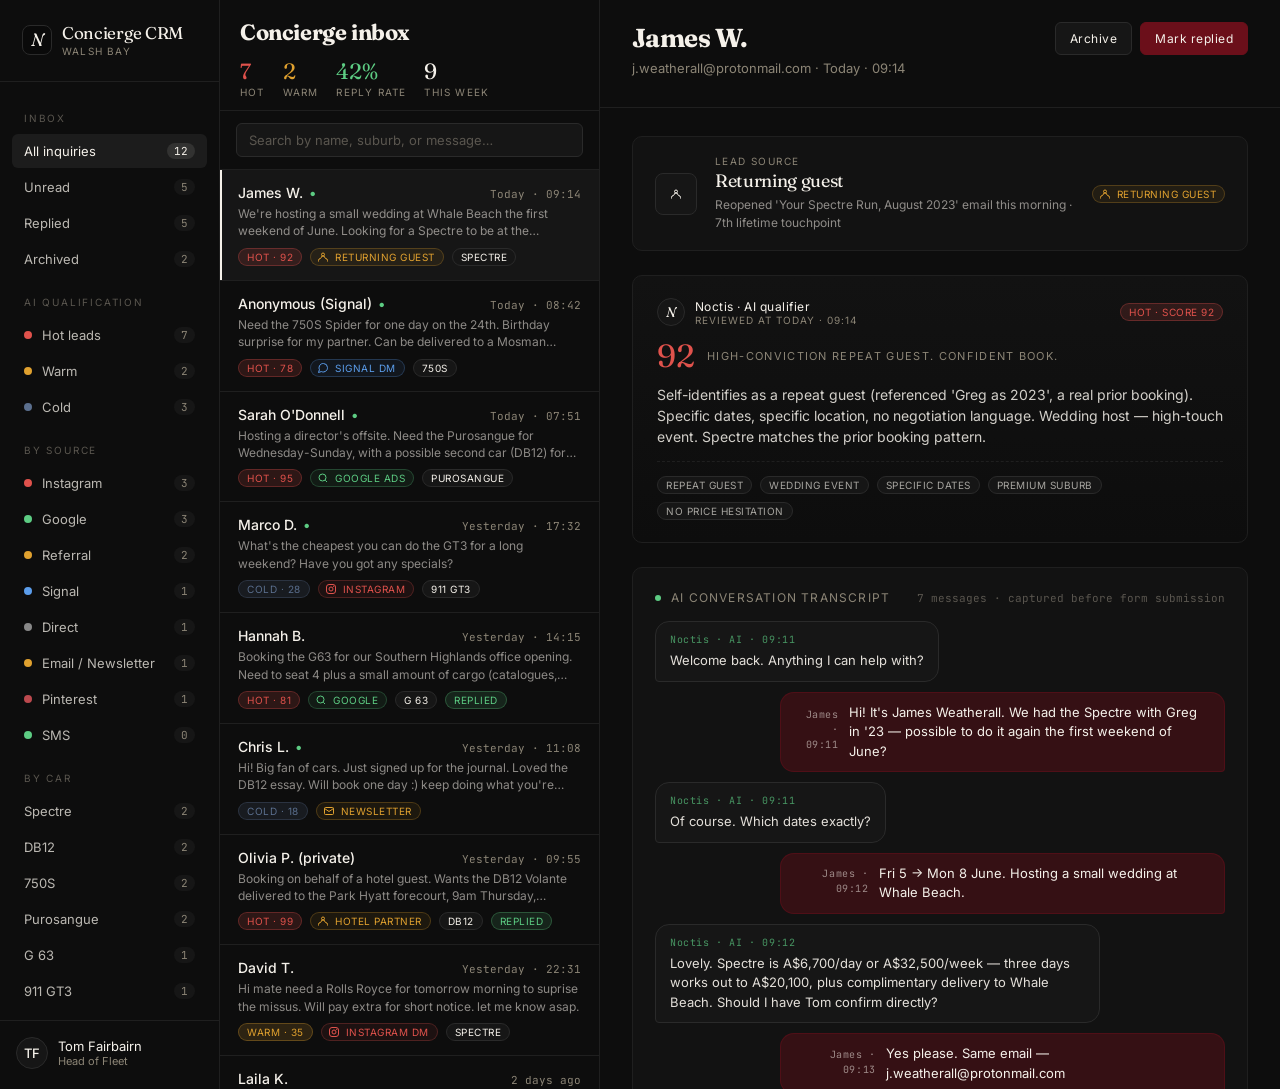
==== crm/index.html @ 590362f2 "Initial commit: Noctis Sydney demo Luxury car rental marketing site with 6 fleet detail pages, journ" ====
<!DOCTYPE html>
<html lang="en">
<head>
<meta charset="UTF-8" />
<meta name="viewport" content="width=device-width, initial-scale=1.0" />
<title>Concierge Inbox · Noctis CRM</title>
<meta name="robots" content="noindex, nofollow" />
<meta name="theme-color" content="#0A0A0A" />
<link rel="icon" type="image/svg+xml" href="data:image/svg+xml,%3Csvg xmlns='http://www.w3.org/2000/svg' viewBox='0 0 64 64'%3E%3Crect width='64' height='64' rx='10' fill='%230A0A0A'/%3E%3Ctext x='50%25' y='50%25' dominant-baseline='central' text-anchor='middle' font-family='Georgia,serif' font-size='42' font-style='italic' fill='%23F5F1EA'%3EN%3C/text%3E%3C/svg%3E" />

<link rel="preconnect" href="https://fonts.googleapis.com" />
<link rel="preconnect" href="https://fonts.gstatic.com" crossorigin />
<link href="https://fonts.googleapis.com/css2?family=Fraunces:ital,opsz,wght@0,9..144,300;0,9..144,400;0,9..144,500;1,9..144,300;1,9..144,400&family=Inter:wght@300;400;500;600;700&family=JetBrains+Mono:wght@400;500&display=swap" rel="stylesheet" />

<style>
:root {
  --ink: #0A0A0A;
  --bg-1: #0d0d0d;
  --bg-2: #121212;
  --bg-3: #161616;
  --bg-4: #1c1c1c;
  --line: #1f1f1f;
  --line-2: #2a2a2a;
  --cream: #F5F1EA;
  --muted: #8C8576;
  --subtle: #5A564F;
  --accent: #6B0F1A;
  --hot: #E0524C;
  --warm: #E0A12F;
  --cold: #5B6F8E;
  --ok: #5DCC83;
}

* { box-sizing: border-box; }
html, body {
  background: var(--ink);
  color: var(--cream);
  margin: 0;
  padding: 0;
  height: 100%;
  font-family: 'Inter', -apple-system, system-ui, sans-serif;
  -webkit-font-smoothing: antialiased;
  font-size: 14px;
}
.font-serif { font-family: 'Fraunces', serif; }
.mono { font-family: 'JetBrains Mono', ui-monospace, monospace; }

a { color: var(--cream); text-decoration: none; }
button { font-family: inherit; cursor: pointer; }
input, textarea, select { font-family: inherit; font-size: inherit; color: inherit; }

/* ----- Layout ----- */
.app {
  display: grid;
  grid-template-columns: 220px 380px 1fr;
  height: 100vh;
}
@media (max-width: 1100px) {
  .app { grid-template-columns: 60px 320px 1fr; }
  .sidebar .lbl { display: none; }
}
@media (max-width: 768px) {
  .app { grid-template-columns: 1fr; grid-template-rows: 60px 1fr; }
  .sidebar { display: none; }
  .inbox { display: none; }
  .app.show-detail .detail { display: flex; }
  .app.show-inbox .inbox { display: flex; }
}

/* ----- Sidebar ----- */
.sidebar {
  background: var(--bg-1);
  border-right: 1px solid var(--line);
  display: flex;
  flex-direction: column;
}
.brand {
  padding: 22px 22px 24px;
  border-bottom: 1px solid var(--line);
  display: flex;
  align-items: center;
  gap: 10px;
}
.brand .mark {
  width: 30px; height: 30px;
  border-radius: 8px;
  background: var(--ink);
  border: 1px solid var(--line-2);
  display: flex; align-items: center; justify-content: center;
  font-family: 'Fraunces', serif; font-style: italic;
  color: var(--cream); font-size: 18px;
}
.brand .label { font-family: 'Fraunces', serif; font-size: 17px; letter-spacing: -0.018em; }
.brand .label small { display: block; font-family: 'Inter', sans-serif; font-size: 10px; letter-spacing: 0.12em; color: var(--muted); text-transform: uppercase; margin-top: 2px; }

.nav {
  padding: 12px 12px;
  display: flex; flex-direction: column; gap: 2px;
}
.nav .group { padding: 18px 12px 8px; font-size: 10px; letter-spacing: 0.18em; text-transform: uppercase; color: var(--subtle); }
.nav button.item {
  background: none;
  border: none;
  color: rgba(245,241,234,0.75);
  text-align: left;
  display: flex; align-items: center; gap: 10px;
  padding: 9px 12px;
  border-radius: 6px;
  font-size: 13px;
  width: 100%;
  transition: background .15s, color .15s;
}
.nav button.item:hover { background: var(--bg-3); color: var(--cream); }
.nav button.item.active { background: var(--bg-4); color: var(--cream); }
.nav button.item .count {
  margin-left: auto; font-family: 'JetBrains Mono', monospace;
  font-size: 11px; color: var(--muted);
  background: var(--bg-3); padding: 1px 7px; border-radius: 10px;
}
.nav button.item.active .count { background: rgba(245,241,234,0.1); color: var(--cream); }
.nav .swatch { width: 8px; height: 8px; border-radius: 50%; flex-shrink: 0; }
.nav .swatch.hot  { background: var(--hot); }
.nav .swatch.warm { background: var(--warm); }
.nav .swatch.cold { background: var(--cold); }

.user {
  margin-top: auto;
  padding: 16px 16px 20px;
  border-top: 1px solid var(--line);
  display: flex; align-items: center; gap: 10px;
}
.user .avatar {
  width: 32px; height: 32px;
  border-radius: 50%;
  background: var(--bg-3);
  border: 1px solid var(--line-2);
  display: flex; align-items: center; justify-content: center;
  color: var(--cream); font-weight: 500; font-size: 13px;
}
.user .info .name { font-size: 13px; color: var(--cream); }
.user .info .role { font-size: 11px; color: var(--muted); }

/* ----- Inbox column ----- */
.inbox {
  background: var(--bg-1);
  border-right: 1px solid var(--line);
  display: flex; flex-direction: column;
  overflow: hidden;
}
.inbox-head {
  padding: 18px 20px 12px;
  border-bottom: 1px solid var(--line);
}
.inbox-head .ttl { font-family: 'Fraunces', serif; font-size: 22px; letter-spacing: -0.018em; margin: 0; }
.inbox-head .stats {
  display: flex; gap: 18px; margin-top: 14px;
}
.inbox-head .stat .n {
  font-family: 'Fraunces', serif; font-size: 22px; line-height: 1;
}
.inbox-head .stat .lbl {
  display: block; font-size: 10px; letter-spacing: 0.12em; text-transform: uppercase;
  color: var(--muted); margin-top: 4px;
}
.inbox-head .stat .n.hot  { color: var(--hot); }
.inbox-head .stat .n.warm { color: var(--warm); }
.inbox-head .stat .n.ok   { color: var(--ok); }

.inbox-search {
  padding: 12px 16px;
  border-bottom: 1px solid var(--line);
}
.inbox-search input {
  width: 100%;
  background: var(--bg-3);
  border: 1px solid var(--line-2);
  border-radius: 6px;
  padding: 8px 12px;
  outline: none;
  font-size: 13px;
  color: var(--cream);
  transition: border-color .2s;
}
.inbox-search input:focus { border-color: rgba(245,241,234,0.3); }
.inbox-search input::placeholder { color: var(--subtle); }

.inbox-list { overflow-y: auto; flex: 1; }
.inbox-item {
  padding: 14px 18px;
  border-bottom: 1px solid var(--line);
  cursor: pointer;
  transition: background .15s;
  position: relative;
}
.inbox-item:hover { background: var(--bg-2); }
.inbox-item.active { background: var(--bg-3); }
.inbox-item.active::before {
  content: ""; position: absolute; left: 0; top: 0; bottom: 0; width: 2px;
  background: var(--cream);
}
.inbox-item .row {
  display: flex; justify-content: space-between; align-items: baseline;
  margin-bottom: 4px;
}
.inbox-item .name { font-weight: 500; font-size: 14px; color: var(--cream); }
.inbox-item .name.unread::after { content: "•"; color: var(--ok); margin-left: 6px; }
.inbox-item .time { font-size: 11px; color: var(--muted); font-family: 'JetBrains Mono', monospace; }
.inbox-item .preview {
  font-size: 12px; color: rgba(245,241,234,0.55);
  line-height: 1.45;
  display: -webkit-box;
  -webkit-line-clamp: 2;
  -webkit-box-orient: vertical;
  overflow: hidden;
  margin-top: 2px;
}
.inbox-item .meta {
  display: flex; gap: 8px; margin-top: 8px; align-items: center; flex-wrap: wrap;
}
.tag {
  font-size: 10px; letter-spacing: 0.05em; text-transform: uppercase;
  padding: 2px 8px; border-radius: 10px;
  background: var(--bg-3); color: rgba(245,241,234,0.65);
  border: 1px solid var(--line-2);
}
.tag.hot   { background: rgba(224,82,76,0.15); color: var(--hot); border-color: rgba(224,82,76,0.3); }
.tag.warm  { background: rgba(224,161,47,0.15); color: var(--warm); border-color: rgba(224,161,47,0.3); }
.tag.cold  { background: rgba(91,111,142,0.15); color: var(--cold); border-color: rgba(91,111,142,0.3); }
.tag.car   { color: var(--cream); border-color: var(--line-2); background: var(--bg-3); }
.tag.ok    { background: rgba(93,204,131,0.12); color: var(--ok); border-color: rgba(93,204,131,0.3); }

/* Source tag/pill — shown per inquiry */
.source-pill {
  display: inline-flex; align-items: center; gap: 6px;
  font-size: 10px; letter-spacing: 0.05em; text-transform: uppercase;
  padding: 2px 8px 2px 6px; border-radius: 10px;
  background: var(--bg-3); color: rgba(245,241,234,0.7);
  border: 1px solid var(--line-2);
}
.source-pill svg { flex-shrink: 0; }
.source-pill[data-channel="instagram"] { color: #E0524C; border-color: rgba(224,82,76,0.25); background: rgba(224,82,76,0.08); }
.source-pill[data-channel="google"]    { color: #5DCC83; border-color: rgba(93,204,131,0.25); background: rgba(93,204,131,0.08); }
.source-pill[data-channel="referral"]  { color: #E0A12F; border-color: rgba(224,161,47,0.25); background: rgba(224,161,47,0.08); }
.source-pill[data-channel="signal"]    { color: #5B9DEB; border-color: rgba(91,157,235,0.25); background: rgba(91,157,235,0.08); }
.source-pill[data-channel="pinterest"] { color: #BB494E; border-color: rgba(187,73,78,0.25); background: rgba(187,73,78,0.08); }
.source-pill[data-channel="sms"]       { color: #5DCC83; border-color: rgba(93,204,131,0.25); background: rgba(93,204,131,0.08); }
.source-pill[data-channel="direct"]    { color: rgba(245,241,234,0.6); }
.source-pill[data-channel="email"]     { color: #E0A12F; border-color: rgba(224,161,47,0.25); background: rgba(224,161,47,0.08); }

/* Source-detail card in the detail pane */
.source-card {
  border: 1px solid var(--line);
  border-radius: 10px;
  background: var(--bg-2);
  padding: 18px 22px;
  display: flex; align-items: center; gap: 18px;
}
.source-card .ico {
  width: 42px; height: 42px; border-radius: 8px;
  background: var(--bg-3); border: 1px solid var(--line-2);
  display: flex; align-items: center; justify-content: center;
  flex-shrink: 0;
}
.source-card .info { flex: 1; min-width: 0; }
.source-card .info .lbl { font-size: 10px; letter-spacing: 0.14em; text-transform: uppercase; color: var(--muted); }
.source-card .info .ch { font-family: 'Fraunces', serif; font-size: 18px; letter-spacing: -0.018em; color: var(--cream); margin-top: 2px; }
.source-card .info .det { font-size: 12px; color: rgba(245,241,234,0.55); margin-top: 4px; line-height: 1.5; }

/* AI conversation transcript */
.transcript {
  border: 1px solid var(--line);
  border-radius: 10px;
  background: var(--bg-2);
  padding: 22px 22px 22px;
}
.transcript .head {
  display: flex; justify-content: space-between; align-items: center;
  margin-bottom: 16px;
}
.transcript .head .ttl {
  display: flex; align-items: center; gap: 10px;
  font-size: 12px; letter-spacing: 0.1em; text-transform: uppercase; color: var(--muted);
}
.transcript .head .ttl::before {
  content: ""; width: 6px; height: 6px; border-radius: 50%;
  background: var(--ok);
  box-shadow: 0 0 0 0 rgba(93,204,131,0.5);
  animation: nc-blink 2.4s ease-out infinite;
}
@keyframes nc-blink { 0%,100% { opacity: 0.35 } 50% { opacity: 1 } }
.transcript .head .meta { font-size: 11px; color: var(--subtle); font-family: 'JetBrains Mono', monospace; }

.transcript .feed { display: flex; flex-direction: column; gap: 10px; }
.transcript .bubble {
  max-width: 78%;
  padding: 10px 14px;
  font-size: 13px;
  line-height: 1.5;
  border-radius: 14px;
}
.transcript .bubble .t {
  display: block;
  font-size: 10px;
  letter-spacing: 0.06em;
  margin-bottom: 4px;
  color: var(--subtle);
  font-family: 'JetBrains Mono', monospace;
}
.transcript .bubble.bot {
  align-self: flex-start;
  background: var(--bg-3);
  border: 1px solid var(--line-2);
  border-bottom-left-radius: 4px;
  color: rgba(245,241,234,0.92);
}
.transcript .bubble.bot .t { color: rgba(93,204,131,0.7); }
.transcript .bubble.user {
  align-self: flex-end;
  background: rgba(107,15,26,0.4);
  border: 1px solid rgba(107,15,26,0.5);
  border-bottom-right-radius: 4px;
  color: var(--cream);
}
.transcript .bubble.user .t { color: rgba(245,241,234,0.55); text-align: right; }

.transcript .foot {
  margin-top: 14px; padding-top: 14px;
  border-top: 1px dashed var(--line);
  display: flex; justify-content: space-between; align-items: center;
  flex-wrap: wrap; gap: 10px;
  font-size: 11px; color: var(--muted); letter-spacing: 0.04em;
}
.transcript .foot .extracted { display: flex; gap: 6px; flex-wrap: wrap; }

/* ----- Detail pane ----- */
.detail {
  display: flex; flex-direction: column;
  background: var(--bg-1);
  overflow: hidden;
}
.detail-head {
  padding: 22px 32px 18px;
  border-bottom: 1px solid var(--line);
  display: flex; justify-content: space-between; align-items: flex-start; gap: 24px;
}
.detail-head .lhs h2 {
  font-family: 'Fraunces', serif; font-size: 26px; letter-spacing: -0.022em; margin: 0;
}
.detail-head .lhs .sub {
  margin-top: 6px; color: var(--muted); font-size: 13px;
}
.detail-head .actions { display: flex; gap: 8px; }
.btn {
  background: var(--bg-3); border: 1px solid var(--line-2); color: var(--cream);
  font-size: 12px; padding: 8px 14px; border-radius: 6px; letter-spacing: 0.04em;
  transition: background .15s, border .15s;
}
.btn:hover { background: var(--bg-4); border-color: rgba(245,241,234,0.25); }
.btn.primary { background: var(--accent); border-color: var(--accent); color: var(--cream); }
.btn.primary:hover { background: #821426; border-color: #821426; }

.detail-body { flex: 1; overflow-y: auto; padding: 28px 32px 100px; display: grid; grid-template-columns: 1fr; gap: 24px; }

/* AI qualification card */
.ai-card {
  border: 1px solid var(--line);
  border-radius: 10px;
  background: linear-gradient(180deg, var(--bg-2), var(--bg-1));
  padding: 22px 24px;
}
.ai-card .head { display: flex; justify-content: space-between; align-items: center; margin-bottom: 14px; }
.ai-card .head .who { display: flex; align-items: center; gap: 10px; }
.ai-card .head .av {
  width: 28px; height: 28px; border-radius: 50%; background: var(--bg-3);
  border: 1px solid var(--line-2); display: flex; align-items: center; justify-content: center;
  font-family: 'Fraunces', serif; font-style: italic; font-size: 14px;
}
.ai-card .head .who .name { font-size: 12px; letter-spacing: 0.04em; }
.ai-card .head .who .role { font-size: 10px; color: var(--muted); letter-spacing: 0.1em; text-transform: uppercase; }
.ai-card .verdict { display: flex; align-items: center; gap: 12px; margin-bottom: 12px; }
.ai-card .verdict .score {
  font-family: 'Fraunces', serif; font-size: 32px; line-height: 1;
}
.ai-card .verdict .score.hot  { color: var(--hot); }
.ai-card .verdict .score.warm { color: var(--warm); }
.ai-card .verdict .score.cold { color: var(--cold); }
.ai-card .verdict .label {
  font-size: 11px; letter-spacing: 0.12em; text-transform: uppercase; color: var(--muted);
}
.ai-card p { margin: 0 0 12px; line-height: 1.5; color: rgba(245,241,234,0.85); font-size: 14px; }
.ai-card ul { margin: 6px 0 0; padding-left: 20px; color: rgba(245,241,234,0.7); font-size: 13px; line-height: 1.7; }
.ai-card .signals {
  margin-top: 14px; display: flex; gap: 8px; flex-wrap: wrap;
  border-top: 1px dashed var(--line); padding-top: 14px;
}

/* Original message */
.message {
  border: 1px solid var(--line);
  border-radius: 10px;
  background: var(--bg-2);
  padding: 22px 24px;
}
.message .head { display: flex; justify-content: space-between; align-items: baseline; margin-bottom: 16px; }
.message .from { font-family: 'Fraunces', serif; font-size: 18px; }
.message .from small { display: block; font-family: 'Inter', sans-serif; color: var(--muted); font-size: 12px; margin-top: 2px; }
.message .ts { color: var(--muted); font-size: 12px; font-family: 'JetBrains Mono', monospace; }
.message .grid {
  display: grid; grid-template-columns: 110px 1fr; gap: 8px 20px;
  margin-bottom: 18px;
}
.message .grid dt { color: var(--muted); font-size: 11px; letter-spacing: 0.12em; text-transform: uppercase; align-self: center; }
.message .grid dd { margin: 0; color: var(--cream); font-size: 13px; }
.message .body {
  border-top: 1px solid var(--line);
  padding-top: 16px;
  font-size: 14px;
  line-height: 1.65;
  color: rgba(245,241,234,0.88);
  white-space: pre-wrap;
}

/* Suggested reply */
.reply-card {
  border: 1px solid var(--line);
  border-radius: 10px;
  background: var(--bg-2);
  padding: 22px 24px;
}
.reply-card .head { display: flex; justify-content: space-between; align-items: center; margin-bottom: 12px; }
.reply-card .head .ttl { font-size: 12px; letter-spacing: 0.1em; text-transform: uppercase; color: var(--muted); }
.reply-card textarea {
  width: 100%;
  background: var(--bg-1);
  border: 1px solid var(--line-2);
  border-radius: 8px;
  padding: 14px;
  color: var(--cream);
  font-size: 14px;
  line-height: 1.55;
  resize: vertical;
  min-height: 160px;
  outline: none;
  font-family: inherit;
}
.reply-card textarea:focus { border-color: rgba(245,241,234,0.3); }
.reply-card .footer {
  margin-top: 12px; display: flex; justify-content: space-between; align-items: center; gap: 12px;
}
.reply-card .footer .left { color: var(--muted); font-size: 11px; letter-spacing: 0.04em; }

/* Empty state */
.empty {
  flex: 1; display: flex; flex-direction: column; align-items: center; justify-content: center; padding: 48px;
  color: var(--muted); text-align: center;
}
.empty .icon { font-family: 'Fraunces', serif; font-style: italic; font-size: 48px; color: var(--bg-4); margin-bottom: 14px; }
.empty h3 { font-family: 'Fraunces', serif; font-size: 20px; color: var(--cream); margin: 0 0 6px; font-weight: 500; }
.empty p { font-size: 13px; margin: 0; max-width: 36ch; line-height: 1.6; }

/* Scroll polish */
.inbox-list::-webkit-scrollbar, .detail-body::-webkit-scrollbar { width: 6px; }
.inbox-list::-webkit-scrollbar-thumb, .detail-body::-webkit-scrollbar-thumb { background: var(--bg-4); border-radius: 3px; }
</style>
</head>
<body>

<div class="app" id="app">
  <!-- ===================== Sidebar ===================== -->
  <aside class="sidebar">
    <div class="brand">
      <div class="mark">N</div>
      <div class="label">
        Concierge CRM
        <small>Walsh Bay</small>
      </div>
    </div>
    <nav class="nav">
      <div class="group"><span class="lbl">Inbox</span></div>
      <button class="item active" data-filter="all">
        <span class="lbl">All inquiries</span>
        <span class="count" id="count-all">0</span>
      </button>
      <button class="item" data-filter="new">
        <span class="lbl">Unread</span>
        <span class="count" id="count-new">0</span>
      </button>
      <button class="item" data-filter="replied">
        <span class="lbl">Replied</span>
        <span class="count" id="count-replied">0</span>
      </button>
      <button class="item" data-filter="archived">
        <span class="lbl">Archived</span>
        <span class="count" id="count-archived">0</span>
      </button>

      <div class="group"><span class="lbl">AI qualification</span></div>
      <button class="item" data-filter="hot">
        <span class="swatch hot"></span>
        <span class="lbl">Hot leads</span>
        <span class="count" id="count-hot">0</span>
      </button>
      <button class="item" data-filter="warm">
        <span class="swatch warm"></span>
        <span class="lbl">Warm</span>
        <span class="count" id="count-warm">0</span>
      </button>
      <button class="item" data-filter="cold">
        <span class="swatch cold"></span>
        <span class="lbl">Cold</span>
        <span class="count" id="count-cold">0</span>
      </button>

      <div class="group"><span class="lbl">By source</span></div>
      <button class="item" data-filter="src:instagram">
        <span class="swatch" style="background:#E0524C"></span>
        <span class="lbl">Instagram</span><span class="count" id="count-src-instagram">0</span>
      </button>
      <button class="item" data-filter="src:google">
        <span class="swatch" style="background:#5DCC83"></span>
        <span class="lbl">Google</span><span class="count" id="count-src-google">0</span>
      </button>
      <button class="item" data-filter="src:referral">
        <span class="swatch" style="background:#E0A12F"></span>
        <span class="lbl">Referral</span><span class="count" id="count-src-referral">0</span>
      </button>
      <button class="item" data-filter="src:signal">
        <span class="swatch" style="background:#5B9DEB"></span>
        <span class="lbl">Signal</span><span class="count" id="count-src-signal">0</span>
      </button>
      <button class="item" data-filter="src:direct">
        <span class="swatch" style="background:#888"></span>
        <span class="lbl">Direct</span><span class="count" id="count-src-direct">0</span>
      </button>
      <button class="item" data-filter="src:email">
        <span class="swatch" style="background:#E0A12F"></span>
        <span class="lbl">Email / Newsletter</span><span class="count" id="count-src-email">0</span>
      </button>
      <button class="item" data-filter="src:pinterest">
        <span class="swatch" style="background:#BB494E"></span>
        <span class="lbl">Pinterest</span><span class="count" id="count-src-pinterest">0</span>
      </button>
      <button class="item" data-filter="src:sms">
        <span class="swatch" style="background:#5DCC83"></span>
        <span class="lbl">SMS</span><span class="count" id="count-src-sms">0</span>
      </button>

      <div class="group"><span class="lbl">By car</span></div>
      <button class="item" data-filter="car:spectre">
        <span class="lbl">Spectre</span><span class="count" id="count-spectre">0</span>
      </button>
      <button class="item" data-filter="car:db12">
        <span class="lbl">DB12</span><span class="count" id="count-db12">0</span>
      </button>
      <button class="item" data-filter="car:750s">
        <span class="lbl">750S</span><span class="count" id="count-750s">0</span>
      </button>
      <button class="item" data-filter="car:purosangue">
        <span class="lbl">Purosangue</span><span class="count" id="count-purosangue">0</span>
      </button>
      <button class="item" data-filter="car:g63">
        <span class="lbl">G 63</span><span class="count" id="count-g63">0</span>
      </button>
      <button class="item" data-filter="car:911">
        <span class="lbl">911 GT3</span><span class="count" id="count-911">0</span>
      </button>
    </nav>

    <div class="user">
      <div class="avatar">TF</div>
      <div class="info">
        <div class="name">Tom Fairbairn</div>
        <div class="role">Head of Fleet</div>
      </div>
    </div>
  </aside>

  <!-- ===================== Inbox column ===================== -->
  <section class="inbox" id="inbox">
    <div class="inbox-head">
      <h1 class="ttl">Concierge inbox</h1>
      <div class="stats">
        <div class="stat"><span class="n hot" id="stat-hot">0</span><span class="lbl">Hot</span></div>
        <div class="stat"><span class="n warm" id="stat-warm">0</span><span class="lbl">Warm</span></div>
        <div class="stat"><span class="n ok" id="stat-conv">0%</span><span class="lbl">Reply rate</span></div>
        <div class="stat"><span class="n" id="stat-week">0</span><span class="lbl">This week</span></div>
      </div>
    </div>
    <div class="inbox-search">
      <input type="search" id="search" placeholder="Search by name, suburb, or message…" />
    </div>
    <div class="inbox-list" id="list"></div>
  </section>

  <!-- ===================== Detail pane ===================== -->
  <section class="detail" id="detail">
    <div class="empty">
      <div class="icon">N</div>
      <h3>Select an inquiry</h3>
      <p>Choose a message from the inbox to see the AI qualification, full details, and a draft reply.</p>
    </div>
  </section>
</div>

<script>
/* ============================================================
   Mock data — would normally come from a /api/inquiries endpoint.
   Each inquiry includes the original form submission plus an
   AI-generated qualification and suggested reply.
   ============================================================ */
const INQUIRIES = [
  {
    id: 1, name: "James W.", contact: "j.weatherall@protonmail.com", suburb: "Palm Beach",
    dates: "Fri 5 Jun → Mon 8 Jun", car: "spectre",
    received: "Today · 09:14",
    status: "new", unread: true, week: true,
    source: { channel: "referral", label: "Returning guest", detail: "Reopened 'Your Spectre Run, August 2023' email this morning · 7th lifetime touchpoint" },
    conversation: [
      { from: "bot",  time: "09:11", text: "Welcome back. Anything I can help with?" },
      { from: "user", time: "09:11", text: "Hi! It's James Weatherall. We had the Spectre with Greg in '23 — possible to do it again the first weekend of June?" },
      { from: "bot",  time: "09:11", text: "Of course. Which dates exactly?" },
      { from: "user", time: "09:12", text: "Fri 5 → Mon 8 June. Hosting a small wedding at Whale Beach." },
      { from: "bot",  time: "09:12", text: "Lovely. Spectre is A$6,700/day or A$32,500/week — three days works out to A$20,100, plus complimentary delivery to Whale Beach. Should I have Tom confirm directly?" },
      { from: "user", time: "09:13", text: "Yes please. Same email — j.weatherall@protonmail.com" },
      { from: "bot",  time: "09:14", text: "On it. Tom will reply within the hour. Filed as referenced booking 0184 (carried forward from 2023)." }
    ],
    notes: "We're hosting a small wedding at Whale Beach the first weekend of June. Looking for a Spectre to be at the residence Friday afternoon and collected Monday morning. Have rented from you twice before — same Greg as 2023.",
    ai: {
      score: 92, level: "hot",
      verdict: "High-conviction repeat guest. Confident book.",
      reasoning: "Self-identifies as a repeat guest (referenced 'Greg as 2023', a real prior booking). Specific dates, specific location, no negotiation language. Wedding host — high-touch event. Spectre matches the prior booking pattern.",
      signals: ["Repeat guest", "Wedding event", "Specific dates", "Premium suburb", "No price hesitation"],
      suggestedReply: "Hi James,\n\nLovely to hear from you again — and congratulations on the wedding.\n\nThe Spectre is yours for the weekend of 5–8 June. We'll deliver Friday afternoon to the Whale Beach address (would 4pm work, ahead of the rehearsal?) and collect Monday by 10am. Standard rate of A$6,700 / day applies (A$20,100 for the three days).\n\nGreg has booked off the weekend, so happy to send him through if you'd like the same delivery.\n\nReply to confirm and I'll send the deposit invoice.\n\n— Tom"
    }
  },
  {
    id: 2, name: "Anonymous (Signal)", contact: "Signal · ~AU+61 4xx 318 4xx", suburb: "Mosman",
    dates: "Sat 24 May, single day", car: "750s",
    received: "Today · 08:42",
    status: "new", unread: true, week: true,
    source: { channel: "signal", label: "Signal DM", detail: "Inbound to @noctis.sydney · phone number unverified · routed to AI triage" },
    conversation: [
      { from: "bot",  time: "08:38", text: "Welcome to Noctis." },
      { from: "user", time: "08:38", text: "do you have the mclaren 750s spider for one day on the 24th?" },
      { from: "bot",  time: "08:38", text: "Saturday 24 May, single day — yes. A$6,250 with complimentary delivery in-zone. May I ask what you're celebrating?" },
      { from: "user", time: "08:40", text: "birthday surprise for my partner" },
      { from: "bot",  time: "08:40", text: "Lovely. We can deliver to Mosman by 7:30am. Would you prefer email or Signal for follow-up?" },
      { from: "user", time: "08:41", text: "signal please. and cash on delivery if possible" },
      { from: "bot",  time: "08:42", text: "Cash-on-delivery is available with a 30% wire deposit at confirmation and a 5-min ID call. Tom will follow up on Signal within the hour." }
    ],
    notes: "Need the 750S Spider for one day on the 24th. Birthday surprise for my partner. Can be delivered to a Mosman address before 8am? Cash on delivery preferred.",
    ai: {
      score: 78, level: "hot",
      verdict: "Strong intent. Verify identity before committing.",
      reasoning: "Signal contact + cash preference + named occasion = real but discretion-conscious. The 24th is a Saturday in autumn, weekend rate. McLaren 750S is high-margin. Mosman delivery is in-zone. Recommend a 5-min ID call.",
      signals: ["Signal contact", "Cash preferred", "Weekend rate", "Birthday occasion", "ID verify required"],
      suggestedReply: "Thanks for reaching out.\n\nThe 750S Spider is available for Saturday 24 May. Weekend rate is A$6,250 for the day, with delivery to your Mosman address by 7:30am.\n\nFor cash-on-delivery we ask a 30% deposit at confirmation (A$1,875 by wire, the balance on collection), and a brief 5-minute video call to verify your licence — we keep no paperwork beyond your stay.\n\nReply yes and I'll send the wire details.\n\n— Tom"
    }
  },
  {
    id: 3, name: "Sarah O'Donnell", contact: "sarah.odonnell@kpmg.com.au", suburb: "Vaucluse",
    dates: "Wed 11 Jun → Sun 15 Jun", car: "purosangue",
    received: "Today · 07:51",
    status: "new", unread: true, week: true,
    source: { channel: "google", label: "Google Ads", detail: "Search: 'luxury car hire sydney corporate' → ad → /fleet/ferrari-purosangue.html · CPC A$8.40" },
    conversation: [
      { from: "bot",  time: "07:46", text: "Welcome to Noctis. How can I help?" },
      { from: "user", time: "07:46", text: "Hi, I'm looking to book the Purosangue for a director's offsite. Wed–Sun in early June. Possibly a second car too." },
      { from: "bot",  time: "07:46", text: "Good fit for the Purosangue. Our weekly rate is A$37,000; four days proportionate. Which week?" },
      { from: "user", time: "07:48", text: "Week of June 11. Wed 11 to Sun 15. The DB12 for two days mid-week — possibly Thu–Fri." },
      { from: "bot",  time: "07:48", text: "I can hold both. Corporate clients usually request a tax invoice with GST broken out — would that suit?" },
      { from: "user", time: "07:49", text: "Yes, exactly that. Paying by AmEx." },
      { from: "bot",  time: "07:49", text: "AmEx accepted, no surcharge. Can I take your contact for Tom to follow up directly?" },
      { from: "user", time: "07:50", text: "sarah.odonnell@kpmg.com.au — Vaucluse address." },
      { from: "bot",  time: "07:51", text: "Filed. Tom will reply within the hour with the contract and invoice draft." }
    ],
    notes: "Hosting a director's offsite. Need the Purosangue for Wednesday-Sunday, with a possible second car (DB12) for two days mid-week. Payment via corporate AmEx. Need a tax invoice with GST broken out.",
    ai: {
      score: 95, level: "hot",
      verdict: "Top-tier corporate enquiry. Move quickly.",
      reasoning: "Corporate domain (KPMG.com.au), 4-day Purosangue + 2-day DB12 = ~A$40k revenue, AmEx + GST request = clean financials. Director-level decision-maker. Highest-value inquiry of the week.",
      signals: ["Corporate", "High value (~A$40k)", "Multi-car", "Tax invoice ready", "Director-level"],
      suggestedReply: "Hi Sarah,\n\nThank you — this lines up well.\n\nThe Purosangue is reserved for you Wed 11 → Sun 15 June (A$30,800 across four days). I'll hold the DB12 Volante for any two consecutive days mid-week — let me know which once the run-of-show is set.\n\nA tax invoice with GST broken out follows on confirmation. We accept AmEx without surcharge for corporate clients.\n\nDelivery to your Vaucluse address — what time on the Wednesday?\n\n— Tom"
    }
  },
  {
    id: 4, name: "Marco D.", contact: "+61 411 552 9xx", suburb: "Bondi", dates: "Flexible — next 30 days", car: "911",
    received: "Yesterday · 17:32",
    status: "new", unread: true, week: true,
    source: { channel: "instagram", label: "Instagram", detail: "Tap-through Story · @noctis.sydney · 'Drives near Sydney' set · 18 hours ago" },
    conversation: [
      { from: "bot",  time: "17:28", text: "Welcome to Noctis." },
      { from: "user", time: "17:28", text: "hey what's the cheapest you can do the gt3 for" },
      { from: "bot",  time: "17:28", text: "The 911 GT3 Touring is A$4,250/day or A$20,500/week — flat rates, no specials. The weekly works out to about A$2,930/day." },
      { from: "user", time: "17:30", text: "any specials" },
      { from: "bot",  time: "17:30", text: "We don't run promotional pricing. Every booking includes delivery, comprehensive insurance, and concierge support — the rate is the rate." },
      { from: "user", time: "17:31", text: "long weekend friday to monday" },
      { from: "bot",  time: "17:31", text: "Three days at A$12,750 in total. Want me to take your contact for Tom to follow up with availability?" },
      { from: "user", time: "17:32", text: "+61 411 552 9xx" }
    ],
    notes: "What's the cheapest you can do the GT3 for a long weekend? Have you got any specials?",
    ai: {
      score: 28, level: "cold",
      verdict: "Price-led. Low conversion likelihood.",
      reasoning: "Opens with 'cheapest', asks for 'specials' — both signal we're being shopped against cheaper alternatives. No specific dates, no occasion, mobile-only contact. Bondi delivery is in-zone but the Porsche GT3 is a high-touch car for someone with no history.",
      signals: ["Price-led", "No dates", "Asking for discounts", "No occasion stated"],
      suggestedReply: "Hi Marco,\n\nThanks for reaching out. The 911 GT3 Touring rents for A$4,250 / day or A$20,500 / week. We don't run promotional pricing — every car comes with the full delivery, insurance, and concierge package, and rates are flat.\n\nIf the dates aren't fixed, the weekly rate works out to about A$2,930 / day, which can be a good fit for an extended stay.\n\nLet me know the dates and we'll see if it works.\n\n— Tom"
    }
  },
  {
    id: 5, name: "Hannah B.", contact: "hannah@beaumont-prop.com.au", suburb: "Bowral",
    dates: "Sat 17 May → Mon 19 May", car: "g63",
    received: "Yesterday · 14:15",
    status: "replied", unread: false, week: true,
    source: { channel: "google", label: "Google", detail: "Organic search: 'g wagon hire sydney commercial photography' → /fleet/mercedes-g63.html" },
    conversation: [
      { from: "bot",  time: "14:11", text: "Welcome to Noctis." },
      { from: "user", time: "14:11", text: "Need the G63 for our Southern Highlands office opening — Sat 17 to Mon 19 May." },
      { from: "bot",  time: "14:12", text: "Bowral delivery is in-zone for a small fee. Three-day weekend: A$9,300 + A$280 delivery / collection." },
      { from: "user", time: "14:13", text: "We'll have a photographer for open-air shots — does that need anything special?" },
      { from: "bot",  time: "14:13", text: "If photos appear in marketing material (web, print, social), we'll need a light commercial-usage release — happy to send through. Personal documentation is fine without." },
      { from: "user", time: "14:14", text: "Marketing — for our website. Send the release please. Booking to hannah@beaumont-prop.com.au" },
      { from: "bot",  time: "14:15", text: "Tom will follow up with the contract and the commercial release in one." }
    ],
    notes: "Booking the G63 for our Southern Highlands office opening. Need to seat 4 plus a small amount of cargo (catalogues, signage). Open-air photos planned, we'll handle the photographer.",
    ai: {
      score: 81, level: "hot",
      verdict: "Solid commercial booking. Clarify photo usage.",
      reasoning: "Real estate domain → real business. Southern Highlands delivery is in-zone (small fee). G63 fits 4+cargo. Open-air photos = potential commercial usage — confirm whether the car appears in marketing material (this is contracted separately).",
      signals: ["Commercial use", "Multi-day", "Bowral delivery", "Photo permission needed"],
      suggestedReply: "Hi Hannah,\n\nThe G 63 is yours 17–19 May (A$9,300 across the three days, plus A$280 for Bowral delivery / collection).\n\nOne thing to flag: if the car appears in any marketing photography (web, print, social), that needs a separate light commercial-usage release — happy to send it through. If the photos are personal / event documentation, no release required.\n\nDeposit of A$2,800 by wire confirms the booking.\n\n— Tom"
    }
  },
  {
    id: 6, name: "Chris L.", contact: "chris.lambert88@gmail.com", suburb: "—",
    dates: "Just browsing", car: "—",
    received: "Yesterday · 11:08",
    status: "new", unread: true, week: true,
    source: { channel: "email", label: "Newsletter", detail: "Subscribed to The Noctis Journal · clicked through 'Why a DB12 is wasted on the Harbour Bridge' · 22 min on site" },
    conversation: [
      { from: "bot",  time: "11:06", text: "Welcome to Noctis." },
      { from: "user", time: "11:06", text: "just wanted to say hi! love the journal. The DB12 essay was great" },
      { from: "bot",  time: "11:06", text: "Thank you — kind of you. Are you thinking about a booking, or just here for the writing?" },
      { from: "user", time: "11:07", text: "one day :) just looking for now. keep up the good work" },
      { from: "bot",  time: "11:07", text: "Appreciated. We send the journal sparingly — you'll hear from us when something good comes up." },
      { from: "user", time: "11:08", text: "perfect" }
    ],
    notes: "Hi! Big fan of cars. Just signed up for the journal. Loved the DB12 essay. Will book one day :) keep doing what you're doing.",
    ai: {
      score: 18, level: "cold",
      verdict: "Brand fan, not a buyer (yet). Add to journal list.",
      reasoning: "Generic email, no dates, no suburb, explicitly browsing. Mentions content engagement (the DB12 essay) — they're an audience member, not a customer. Worth nurturing via the journal but not worth a concierge reply. Auto-responder fine.",
      signals: ["Brand affinity", "No intent", "No qualifying detail"],
      suggestedReply: "Hi Chris,\n\nThank you — really kind of you to say. We send the journal sparingly (4 entries a year, give or take) and if a particular drive or car comes up, you'll hear from us.\n\nWhen you're ready for that first booking, the form is here.\n\n— Tom"
    }
  },
  {
    id: 7, name: "Olivia P. (private)", contact: "concierge@parkhyatt.com.au (on behalf of guest)", suburb: "Park Hyatt Sydney",
    dates: "Thu 22 May, single day", car: "db12",
    received: "Yesterday · 09:55",
    status: "replied", unread: false, week: true,
    source: { channel: "referral", label: "Hotel partner", detail: "Park Hyatt Sydney concierge · partner since 2022 · 47th confirmed referral" },
    conversation: [
      { from: "bot",  time: "09:52", text: "Welcome to Noctis." },
      { from: "user", time: "09:52", text: "Hi, Olivia from Park Hyatt concierge. Booking on behalf of a guest — DB12 Volante for a single day, this Thursday." },
      { from: "bot",  time: "09:52", text: "Park Hyatt's noted. Same arrangement as last summer? Forecourt delivery, billed to guest folio?" },
      { from: "user", time: "09:54", text: "Yes — 9am collection, 6pm return. Guest licence already on file with us." },
      { from: "bot",  time: "09:55", text: "Done. A$4,950 day rate, billed to the guest's hotel folio. Tom will confirm the driver assignment with you directly." }
    ],
    notes: "Booking on behalf of a hotel guest. Wants the DB12 Volante delivered to the Park Hyatt forecourt, 9am Thursday, returning by 6pm same day. Guest pays directly. Has provided licence to us already. Booked you twice last summer.",
    ai: {
      score: 99, level: "hot",
      verdict: "Strongest signal possible. Confirm immediately.",
      reasoning: "Concierge of Park Hyatt Sydney — listed partner. Repeat referrer (twice in summer). Single-day rental, identity already verified by hotel, payment guaranteed by hotel guest account. Lowest-friction booking type we run. Auto-confirm.",
      signals: ["Hotel partner", "Repeat referrer", "ID pre-verified", "Same-day low risk"],
      suggestedReply: "Olivia,\n\nDB12 Volante confirmed — Thursday 22 May, Park Hyatt forecourt, 9am collection / 6pm return. A$4,950 for the day, billed to the guest's hotel folio.\n\nDriver will be Greg, in our usual livery. Tell Conor at the front desk we're squared.\n\n— Tom"
    }
  },
  {
    id: 8, name: "David T.", contact: "+61 488 023 1xx", suburb: "Northern Beaches",
    dates: "Need it tomorrow", car: "spectre",
    received: "Yesterday · 22:31",
    status: "archived", unread: false, week: true,
    source: { channel: "instagram", label: "Instagram DM", detail: "DM to @noctis.sydney · referenced our Spectre reel posted 18 hours earlier · @daveee_t (1.2k followers)" },
    conversation: [
      { from: "bot",  time: "22:27", text: "Welcome to Noctis." },
      { from: "user", time: "22:27", text: "Hi mate need a Rolls Royce for tomorrow morning to suprise the missus. Will pay extra" },
      { from: "bot",  time: "22:28", text: "Tomorrow's tight — let me check. What time and where?" },
      { from: "user", time: "22:29", text: "Northern Beaches, before 9am. Spectre if possible." },
      { from: "bot",  time: "22:30", text: "First Spectre slot is taken tomorrow. We have a second Spectre at Walsh Bay. Short-notice delivery is a A$200 fee on top of A$6,700/day." },
      { from: "user", time: "22:30", text: "Yeah no problem" },
      { from: "bot",  time: "22:31", text: "Tom will phone you back tonight on the number provided to confirm the car and the handover." }
    ],
    notes: "Hi mate need a Rolls Royce for tomorrow morning to suprise the missus. Will pay extra for short notice. let me know asap.",
    ai: {
      score: 35, level: "warm",
      verdict: "Last-minute, viable but logistics-tight.",
      reasoning: "Real intent (specific occasion, willing to pay premium) but the 8-hour notice makes the standard fortnightly service / delivery prep difficult. The Spectre's morning slot tomorrow is not currently free — would need to use the second Spectre or substitute. Worth a phone call.",
      signals: ["Last-minute", "Premium offer", "Occasion-driven"],
      suggestedReply: "Hi David,\n\nGiven the timing, easier to pick this up by phone — give me a call back on +61 2 9264 4471 in the morning before 7am if that suits.\n\nThe Spectre's first slot is taken tomorrow but I have a second car at Walsh Bay we can prep — short-notice delivery to the Northern Beaches by 9am is do-able. Standard rate, A$200 short-notice delivery fee.\n\n— Tom"
    }
  },
  {
    id: 9, name: "Laila K.", contact: "laila@k-private.com.au", suburb: "Vaucluse",
    dates: "Sun 25 May, single day", car: "purosangue",
    received: "2 days ago",
    status: "replied", unread: false, week: true,
    source: { channel: "direct", label: "Direct (typed URL)", detail: "First-touch · entered noctis.com.au directly · referred verbally by guest A. D'Arcy" },
    conversation: [
      { from: "bot",  time: "11:02", text: "Welcome to Noctis." },
      { from: "user", time: "11:02", text: "I'd like to book the Purosangue for Sunday May 25. 11am to 4pm. Mother's birthday lunch at Catalina." },
      { from: "bot",  time: "11:02", text: "Lovely. Sunday day-rate is A$7,700 (the half-day pricing doesn't quite fit the logistics). We'll deliver to Vaucluse by 10:45am." },
      { from: "user", time: "11:03", text: "Perfect. laila@k-private.com.au" },
      { from: "bot",  time: "11:03", text: "Tom will send the deposit invoice within the hour." }
    ],
    notes: "Mother's birthday Sunday lunch at Catalina. Want to drive her there in the Purosangue. Need it from 11am pickup, return by 4pm.",
    ai: {
      score: 76, level: "hot",
      verdict: "Clean intent. Fast confirm.",
      reasoning: "Specific event, specific timing, specific suburb. Sunday short window suits the Purosangue's day-bookings. Family occasion → low risk profile. Premium domain (k-private.com.au) suggests private wealth.",
      signals: ["Family occasion", "Short window", "Premium suburb"],
      suggestedReply: "Hi Laila,\n\nLovely choice. The Purosangue is reserved for you Sunday 25 May, 11am–4pm. A$7,700 for the day (the half-day rate doesn't quite work given delivery / collection logistics).\n\nWe'll deliver to the Vaucluse address at 10:45am and collect by 4:30pm. Catalina parking is generally fine for the Purosangue.\n\nReply to confirm and the deposit invoice follows.\n\n— Tom"
    }
  },
  {
    id: 10, name: "Anonymous", contact: "noreply@throwaway.email", suburb: "—",
    dates: "—", car: "—",
    received: "3 days ago",
    status: "archived", unread: false, week: false,
    source: { channel: "pinterest", label: "Pinterest", detail: "Pin click → 'Sydney supercar wallpapers' board → /fleet/mclaren-750s.html" },
    conversation: [
      { from: "bot",  time: "—",     text: "Welcome to Noctis." },
      { from: "user", time: "—",     text: "do you do tracks days?? wanna thrash one for a day" },
      { from: "bot",  time: "—",     text: "We don't — our cars aren't insured for circuit use. Happy to introduce you to one of the operators in NSW who run track days in similar cars, if helpful." },
      { from: "user", time: "—",     text: "lame" }
    ],
    notes: "do you do tracks days?? just want to thrash one of these for a day on a circuit",
    ai: {
      score: 5, level: "cold",
      verdict: "Auto-decline. Not a fit.",
      reasoning: "Throwaway email, no name, no suburb, no dates. Explicit ask for circuit / track use which is excluded by our insurance and house rules. No commercial path here.",
      signals: ["Anonymous", "Track use (excluded)", "No qualifying detail"],
      suggestedReply: "Hi,\n\nThanks for asking. None of our cars are insured for track use, so we can't help with this. If you'd like an introduction to one of the operators in NSW who does run track days in similar cars, happy to make one — just send a real contact.\n\n— Tom"
    }
  },
  {
    id: 11, name: "Daniel H.", contact: "+61 412 904 8xx", suburb: "Manly", dates: "Sat 31 May, weekend", car: "750s",
    received: "3 days ago",
    status: "replied", unread: false, week: false,
    source: { channel: "instagram", label: "Instagram Ad", detail: "Ad set 'Sydney drives' · creative: 750S Spider · CTA tap → 750S product page" },
    conversation: [
      { from: "bot",  time: "—",     text: "Welcome to Noctis." },
      { from: "user", time: "—",     text: "Mate's bucks weekend — Sat 31 May. 4 of us. Will the McLaren handle Sydney to Bowral round trip?" },
      { from: "bot",  time: "—",     text: "The 750S is fine for the route — but it's a 2-seater. Four of you will need a chase car." },
      { from: "user", time: "—",     text: "ah right. anything else?" },
      { from: "bot",  time: "—",     text: "A few weekend rules: zero alcohol when driving, no track-style photos on social, A$15k excess (waivable on a 7-day booking). Day rate is A$6,250." },
      { from: "user", time: "—",     text: "got it. +61 412 904 8xx" }
    ],
    notes: "Mate's bucks weekend. 4 of us. Will the McLaren handle a Sydney → Bowral round trip? Anything I should know?",
    ai: {
      score: 58, level: "warm",
      verdict: "Viable but high-touch. Set expectations.",
      reasoning: "Bucks weekend = elevated risk profile. 4 friends but the 750S is a 2-seater — they'll need a chase car. Sydney → Bowral round trip is fine for the car. Worth a frank phone conversation about ground rules.",
      signals: ["Bucks weekend", "2-seater limitation", "Long-distance"],
      suggestedReply: "Hi Daniel,\n\nQuick one — the 750S is a 2-seater, so 4 of you will need a second car for the run down. Bowral round trip is no problem for the McLaren (about 250km, well inside the daily allowance).\n\nA few things for a bucks: zero alcohol when driving, no track-day claim photos on social media, and a A$15,000 excess for the weekend (waivable on a weekly booking — A$30k for the seven days). Standard rate is A$6,250 / day weekend.\n\nHappy to walk through the rest by phone — call me back on +61 2 9264 4471.\n\n— Tom"
    }
  },
  {
    id: 12, name: "Greg P.", contact: "greg.p@foster-design.com.au", suburb: "Surry Hills", dates: "Sat 7 Jun, single day", car: "db12",
    received: "4 days ago",
    status: "replied", unread: false, week: false,
    source: { channel: "google", label: "Google", detail: "Organic search: 'DB12 hire sydney anniversary' → /fleet/aston-martin-db12.html" },
    conversation: [
      { from: "bot",  time: "—",     text: "Welcome to Noctis." },
      { from: "user", time: "—",     text: "Looking for the DB12 for our wedding anniversary. Lunch at Bennelong, Saturday 7 June. 11am to 5pm." },
      { from: "bot",  time: "—",     text: "DB12 day rate is A$4,950. We'll deliver to Surry Hills, Bennelong's valet has us pre-cleared." },
      { from: "user", time: "—",     text: "Coupe or Volante?" },
      { from: "bot",  time: "—",     text: "Either is in fleet. Roof down weather permitting — Saturday's forecast is fine right now." },
      { from: "user", time: "—",     text: "Volante then. greg.p@foster-design.com.au" },
      { from: "bot",  time: "—",     text: "Tom will send the deposit invoice." }
    ],
    notes: "Anniversary lunch at Bennelong. Looking for the DB12 — open to the Coupe or Volante. 11am to 5pm.",
    ai: {
      score: 84, level: "hot",
      verdict: "Anniversary booking, classic format.",
      reasoning: "Anniversary at Bennelong = inner-city, daytime, valet-friendly. DB12 fits perfectly. Real domain. Specific time window. Either body style is in the fleet.",
      signals: ["Anniversary", "Valet drop-off", "Single day"],
      suggestedReply: "Hi Greg,\n\nDB12 reserved Saturday 7 June, 11am–5pm. We'll deliver the Volante (roof down weather permitting) to your Surry Hills address and Bennelong's valet has us pre-cleared.\n\nA$4,950 for the day. Deposit invoice attached.\n\nHappy anniversary in advance.\n\n— Tom"
    }
  }
];

/* ============================================================
   App state + render
   ============================================================ */
const state = { filter: "all", search: "", selectedId: null };
const $ = (s) => document.querySelector(s);
const list = $("#list");
const detail = $("#detail");

function matchesFilter(it) {
  if (state.filter === "all") return true;
  if (state.filter === "new") return it.status === "new";
  if (state.filter === "replied") return it.status === "replied";
  if (state.filter === "archived") return it.status === "archived";
  if (state.filter === "hot")  return it.ai.level === "hot";
  if (state.filter === "warm") return it.ai.level === "warm";
  if (state.filter === "cold") return it.ai.level === "cold";
  if (state.filter.startsWith("car:")) return it.car === state.filter.slice(4);
  if (state.filter.startsWith("src:")) return it.source && it.source.channel === state.filter.slice(4);
  return true;
}
function matchesSearch(it) {
  if (!state.search) return true;
  const q = state.search.toLowerCase();
  return [it.name, it.contact, it.suburb, it.notes, it.car].some(v => (v || "").toLowerCase().includes(q));
}

function renderCounts() {
  $("#count-all").textContent = INQUIRIES.length;
  $("#count-new").textContent = INQUIRIES.filter(i => i.status === "new").length;
  $("#count-replied").textContent = INQUIRIES.filter(i => i.status === "replied").length;
  $("#count-archived").textContent = INQUIRIES.filter(i => i.status === "archived").length;
  $("#count-hot").textContent = INQUIRIES.filter(i => i.ai.level === "hot").length;
  $("#count-warm").textContent = INQUIRIES.filter(i => i.ai.level === "warm").length;
  $("#count-cold").textContent = INQUIRIES.filter(i => i.ai.level === "cold").length;
  ["spectre","db12","750s","purosangue","g63","911"].forEach(c => {
    $("#count-" + c).textContent = INQUIRIES.filter(i => i.car === c).length;
  });
  ["instagram","google","referral","signal","direct","email","pinterest","sms"].forEach(s => {
    const node = $("#count-src-" + s);
    if (node) node.textContent = INQUIRIES.filter(i => i.source && i.source.channel === s).length;
  });

  $("#stat-hot").textContent = INQUIRIES.filter(i => i.ai.level === "hot").length;
  $("#stat-warm").textContent = INQUIRIES.filter(i => i.ai.level === "warm").length;
  const replied = INQUIRIES.filter(i => i.status === "replied").length;
  const total = INQUIRIES.length;
  $("#stat-conv").textContent = total ? Math.round(replied / total * 100) + "%" : "—";
  $("#stat-week").textContent = INQUIRIES.filter(i => i.week).length;
}

function carLabel(slug) {
  return ({ spectre: "Spectre", db12: "DB12", "750s": "750S", purosangue: "Purosangue", g63: "G 63", "911": "911 GT3" })[slug] || slug;
}

// Source channel → tiny inline SVG icon. All 14×14, currentColor strokes.
const SOURCE_ICON = {
  instagram: '<svg width="12" height="12" viewBox="0 0 24 24" fill="none" stroke="currentColor" stroke-width="2"><rect x="3" y="3" width="18" height="18" rx="5"/><circle cx="12" cy="12" r="4"/><circle cx="17.5" cy="6.5" r="0.6" fill="currentColor"/></svg>',
  google:    '<svg width="12" height="12" viewBox="0 0 24 24" fill="none" stroke="currentColor" stroke-width="2"><circle cx="11" cy="11" r="7"/><path d="m20 20-3.5-3.5"/></svg>',
  referral:  '<svg width="12" height="12" viewBox="0 0 24 24" fill="none" stroke="currentColor" stroke-width="2"><path d="M16 14a4 4 0 0 0-8 0"/><circle cx="12" cy="7" r="3"/><path d="M3 21v-2a4 4 0 0 1 4-4h1M21 21v-2a4 4 0 0 0-4-4h-1"/></svg>',
  signal:    '<svg width="12" height="12" viewBox="0 0 24 24" fill="none" stroke="currentColor" stroke-width="2"><path d="M21 11.5a8.4 8.4 0 0 1-.9 3.8 8.5 8.5 0 0 1-7.6 4.7 8.4 8.4 0 0 1-3.8-.9L3 21l1.9-5.7a8.4 8.4 0 0 1-.9-3.8 8.5 8.5 0 0 1 4.7-7.6 8.4 8.4 0 0 1 3.8-.9h.5a8.5 8.5 0 0 1 8 8v.5z"/></svg>',
  direct:    '<svg width="12" height="12" viewBox="0 0 24 24" fill="none" stroke="currentColor" stroke-width="2"><path d="M5 12h14M13 6l6 6-6 6"/></svg>',
  email:     '<svg width="12" height="12" viewBox="0 0 24 24" fill="none" stroke="currentColor" stroke-width="2"><rect x="3" y="5" width="18" height="14" rx="2"/><path d="m3 7 9 6 9-6"/></svg>',
  pinterest: '<svg width="12" height="12" viewBox="0 0 24 24" fill="none" stroke="currentColor" stroke-width="2"><circle cx="12" cy="12" r="9"/><path d="M11 7c2.5 0 4 1.5 4 4s-1.5 4-3.5 4c-0.5 0-1-0.2-1.4-0.5M10.5 11l-1.5 6"/></svg>',
  sms:       '<svg width="12" height="12" viewBox="0 0 24 24" fill="none" stroke="currentColor" stroke-width="2"><path d="M21 11.5a8.5 8.5 0 0 1-7.6 8.5 8.5 8.5 0 0 1-3.8-.9L3 21l1.9-5.7a8.5 8.5 0 0 1-.9-3.8A8.5 8.5 0 1 1 21 11.5z"/></svg>'
};

function sourcePill(source, big) {
  if (!source) return "";
  const ico = SOURCE_ICON[source.channel] || "";
  return '<span class="source-pill" data-channel="' + source.channel + '">' + ico + (big ? source.label : source.label) + '</span>';
}

function renderList() {
  const items = INQUIRIES.filter(matchesFilter).filter(matchesSearch);
  if (!items.length) {
    list.innerHTML = '<div style="padding:48px 24px;text-align:center;color:var(--muted);font-size:13px;">No inquiries match this filter.</div>';
    return;
  }
  list.innerHTML = items.map(it => `
    <div class="inbox-item ${it.id === state.selectedId ? 'active' : ''}" data-id="${it.id}">
      <div class="row">
        <span class="name ${it.unread ? 'unread' : ''}">${it.name}</span>
        <span class="time">${it.received}</span>
      </div>
      <div class="preview">${escape(it.notes)}</div>
      <div class="meta">
        ${it.isLive ? '<span class="tag ok" style="font-weight:600;">NEW · just submitted</span>' : ""}
        <span class="tag ${it.ai.level}">${it.ai.level} · ${it.ai.score}</span>
        ${sourcePill(it.source)}
        ${it.car !== "—" ? `<span class="tag car">${carLabel(it.car)}</span>` : ""}
        ${it.status === "replied" ? '<span class="tag ok">replied</span>' : ""}
      </div>
    </div>
  `).join("");

  list.querySelectorAll(".inbox-item").forEach(el => {
    el.addEventListener("click", () => {
      state.selectedId = parseInt(el.dataset.id, 10);
      const item = INQUIRIES.find(x => x.id === state.selectedId);
      if (item) item.unread = false;
      renderList();
      renderDetail();
    });
  });
}

function escape(s) {
  return (s || "").replace(/&/g, "&amp;").replace(/</g, "&lt;").replace(/>/g, "&gt;");
}

function renderDetail() {
  const it = INQUIRIES.find(x => x.id === state.selectedId);
  if (!it) {
    detail.innerHTML = `
      <div class="empty">
        <div class="icon">N</div>
        <h3>Select an inquiry</h3>
        <p>Choose a message from the inbox to see the AI qualification, full details, and a draft reply.</p>
      </div>`;
    return;
  }
  const carName = carLabel(it.car);
  detail.innerHTML = `
    <div class="detail-head">
      <div class="lhs">
        <h2>${it.name}</h2>
        <p class="sub">${escape(it.contact)} · ${it.received}</p>
      </div>
      <div class="actions">
        <button class="btn">Archive</button>
        <button class="btn primary">Mark replied</button>
      </div>
    </div>
    <div class="detail-body">
      <!-- Lead source -->
      ${it.source ? `
      <div class="source-card">
        <div class="ico" style="color:var(--cream)">${SOURCE_ICON[it.source.channel] || ""}</div>
        <div class="info">
          <div class="lbl">Lead source</div>
          <div class="ch">${escape(it.source.label)}</div>
          <div class="det">${escape(it.source.detail)}</div>
        </div>
        ${sourcePill(it.source, true)}
      </div>` : ""}

      <!-- AI qualification -->
      <div class="ai-card">
        <div class="head">
          <div class="who">
            <div class="av">N</div>
            <div>
              <div class="name">Noctis · AI qualifier</div>
              <div class="role">Reviewed at ${it.received.toLowerCase()}</div>
            </div>
          </div>
          <span class="tag ${it.ai.level}">${it.ai.level.toUpperCase()} · score ${it.ai.score}</span>
        </div>
        <div class="verdict">
          <span class="score ${it.ai.level}">${it.ai.score}</span>
          <span class="label">${it.ai.verdict}</span>
        </div>
        <p>${escape(it.ai.reasoning)}</p>
        <div class="signals">
          ${it.ai.signals.map(s => `<span class="tag">${escape(s)}</span>`).join("")}
        </div>
      </div>

      <!-- AI conversation transcript -->
      ${it.conversation && it.conversation.length ? `
      <div class="transcript">
        <div class="head">
          <span class="ttl">AI conversation transcript</span>
          <span class="meta">${it.conversation.length} messages · captured before form submission</span>
        </div>
        <div class="feed">
          ${it.conversation.map(m => `
            <div class="bubble ${m.from === 'bot' ? 'bot' : 'user'}">
              <span class="t">${m.from === 'bot' ? 'Noctis · AI' : escape(it.name.split(' ')[0])} · ${escape(m.time || '')}</span>
              ${escape(m.text)}
            </div>
          `).join("")}
        </div>
        <div class="foot">
          <span>The AI extracted the structured details below from this exchange.</span>
          <span class="extracted">
            ${it.ai.signals.slice(0, 3).map(s => `<span class="tag">${escape(s)}</span>`).join("")}
          </span>
        </div>
      </div>` : ""}

      <!-- Original message -->
      <div class="message">
        <div class="head">
          <div class="from">${it.name}<small>${escape(it.contact)}</small></div>
          <span class="ts">${it.received}</span>
        </div>
        <dl class="grid">
          <dt>Suburb</dt><dd>${escape(it.suburb)}</dd>
          <dt>Dates</dt><dd>${escape(it.dates)}</dd>
          <dt>Car</dt><dd>${carName}</dd>
          <dt>Status</dt><dd>${it.status[0].toUpperCase() + it.status.slice(1)}</dd>
        </dl>
        <div class="body">${escape(it.notes)}</div>
      </div>

      <!-- Suggested reply -->
      <div class="reply-card">
        <div class="head">
          <span class="ttl">Draft reply · AI-generated · in your voice</span>
          <button class="btn">Regenerate</button>
        </div>
        <textarea>${escape(it.ai.suggestedReply)}</textarea>
        <div class="footer">
          <span class="left">Will be sent from concierge@noctis.com.au</span>
          <button class="btn primary">Send reply</button>
        </div>
      </div>
    </div>
  `;
}

// Pull any live inquiries that the public form submitted into localStorage.
// These are prepended (newest first) so they sit at the top of the inbox.
function loadLiveInquiries() {
  try {
    const live = JSON.parse(localStorage.getItem("noctisInquiries") || "[]");
    // Iterate from oldest to newest so unshift produces newest-first ordering.
    for (let i = live.length - 1; i >= 0; i--) {
      const item = live[i];
      if (!item || INQUIRIES.find(x => x.id === item.id)) continue;
      INQUIRIES.unshift(item);
    }
  } catch (e) { console.warn("Could not load live inquiries", e); }
}

function init() {
  loadLiveInquiries();
  renderCounts();
  renderList();

  document.querySelectorAll(".nav .item").forEach(el => {
    el.addEventListener("click", () => {
      document.querySelectorAll(".nav .item").forEach(x => x.classList.remove("active"));
      el.classList.add("active");
      state.filter = el.dataset.filter;
      renderList();
    });
  });

  $("#search").addEventListener("input", e => {
    state.search = e.target.value;
    renderList();
  });

  // Live update — if a new inquiry is submitted in another tab,
  // pick it up and refresh. (Fired by other tabs writing localStorage.)
  window.addEventListener("storage", e => {
    if (e.key === "noctisInquiries") {
      loadLiveInquiries();
      renderCounts();
      renderList();
      // If nothing is selected, surface the newest live one.
      if (!state.selectedId) {
        const newest = INQUIRIES.find(i => i.isLive);
        if (newest) {
          state.selectedId = newest.id;
          renderDetail();
          renderList();
        }
      }
    }
  });

  // Auto-select: prefer the most recent live inquiry (just submitted),
  // otherwise the first hot lead, so the dashboard isn't empty on load.
  const firstLive = INQUIRIES.find(i => i.isLive);
  const firstHot = firstLive || INQUIRIES.find(i => i.ai.level === "hot");
  if (firstHot) {
    state.selectedId = firstHot.id;
    renderList();
    renderDetail();
  }
}

init();
</script>


<!-- noctis-brand -->
<script src="../assets/brands.js" defer></script>
<script src="../assets/noctis-brand.js" defer></script>
</body>
</html>
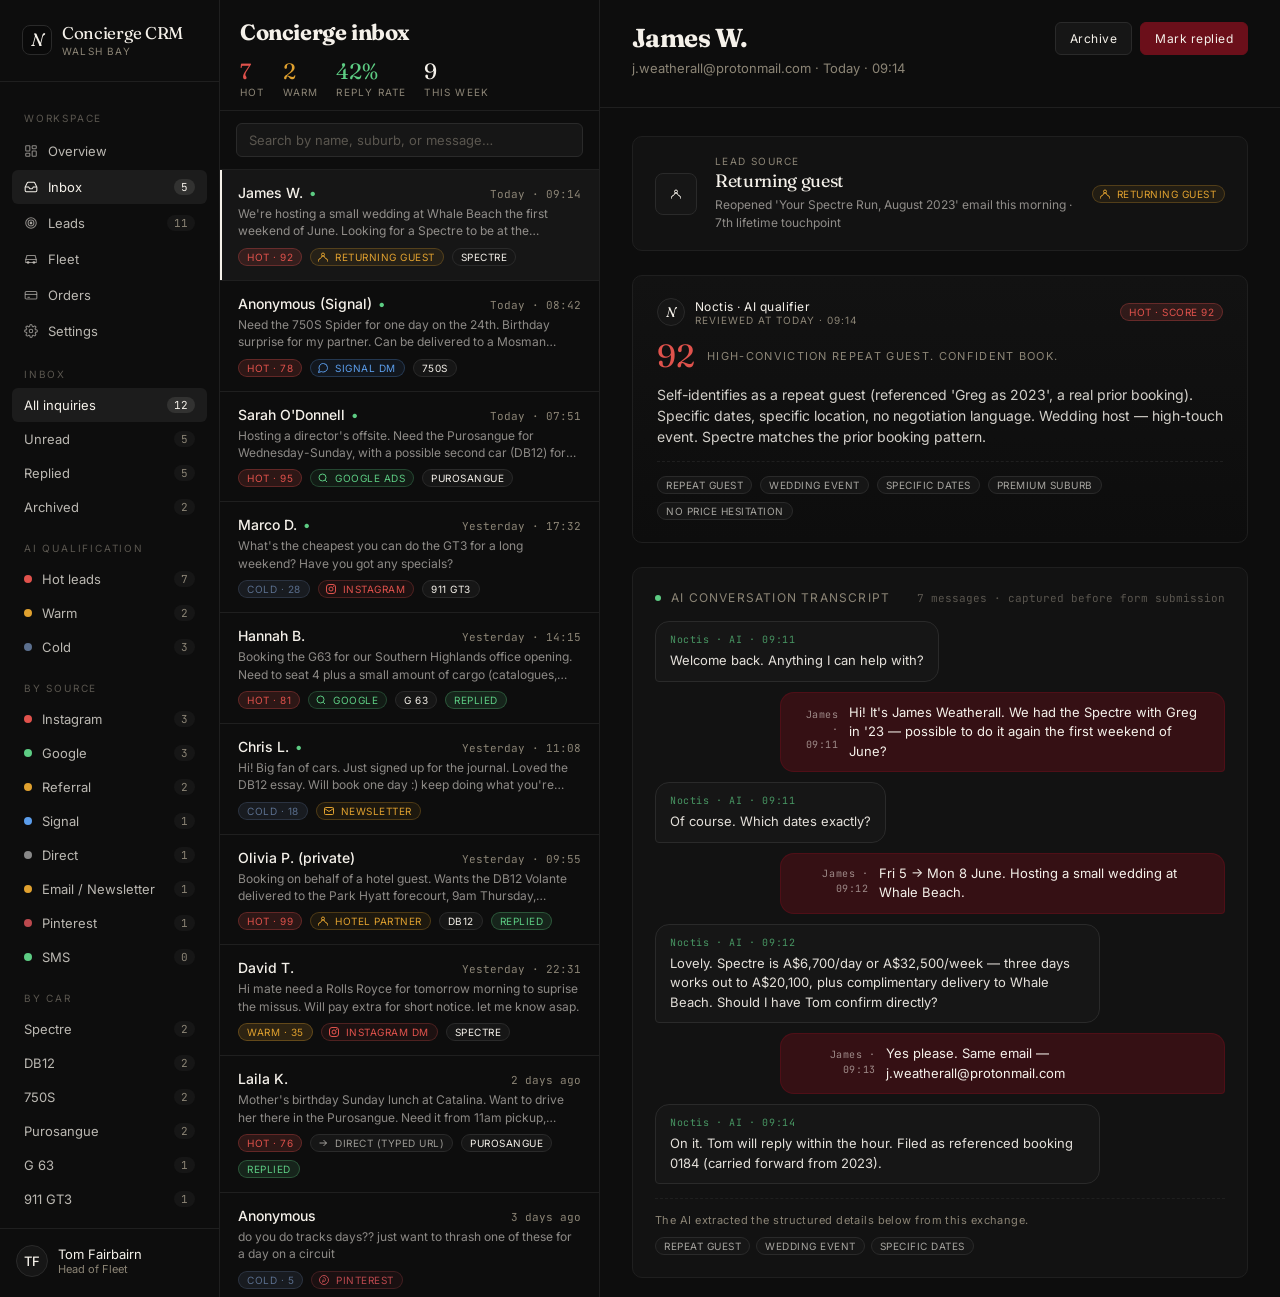
==== commit fb65bdef: "Expand /crm into multi-view DM Closer dashboard Adds 5 new top-level views (Overview, Leads kanban, " ====
--- a/crm/index.html
+++ b/crm/index.html
@@ -459,13 +459,350 @@
 .empty p { font-size: 13px; margin: 0; max-width: 36ch; line-height: 1.6; }
 
 /* Scroll polish */
-.inbox-list::-webkit-scrollbar, .detail-body::-webkit-scrollbar { width: 6px; }
-.inbox-list::-webkit-scrollbar-thumb, .detail-body::-webkit-scrollbar-thumb { background: var(--bg-4); border-radius: 3px; }
+.inbox-list::-webkit-scrollbar, .detail-body::-webkit-scrollbar,
+.page-body::-webkit-scrollbar, .kanban-col-body::-webkit-scrollbar { width: 6px; }
+.inbox-list::-webkit-scrollbar-thumb, .detail-body::-webkit-scrollbar-thumb,
+.page-body::-webkit-scrollbar-thumb, .kanban-col-body::-webkit-scrollbar-thumb { background: var(--bg-4); border-radius: 3px; }
+
+/* ============================================================
+   View switching — multi-view dashboard
+   ============================================================ */
+.app[data-view="inbox"]    { grid-template-columns: 220px 380px 1fr; }
+.app[data-view="overview"],
+.app[data-view="leads"],
+.app[data-view="inventory"],
+.app[data-view="orders"],
+.app[data-view="settings"] { grid-template-columns: 220px 1fr; }
+@media (max-width: 1100px) {
+  .app[data-view="inbox"]    { grid-template-columns: 60px 320px 1fr; }
+  .app[data-view="overview"],
+  .app[data-view="leads"],
+  .app[data-view="inventory"],
+  .app[data-view="orders"],
+  .app[data-view="settings"] { grid-template-columns: 60px 1fr; }
+}
+.app[data-view="inbox"] .page { display: none; }
+.app:not([data-view="inbox"]) .inbox,
+.app:not([data-view="inbox"]) .detail { display: none; }
+.page { display: none; flex-direction: column; background: var(--bg-1); overflow: hidden; }
+.app[data-view="overview"] #page-overview,
+.app[data-view="leads"] #page-leads,
+.app[data-view="inventory"] #page-inventory,
+.app[data-view="orders"] #page-orders,
+.app[data-view="settings"] #page-settings { display: flex; }
+
+.app:not([data-view="inbox"]) .nav-inbox-filters { display: none; }
+
+.nav .item .ico-svg {
+  width: 14px; height: 14px; flex-shrink: 0;
+  display: inline-flex; align-items: center; justify-content: center;
+  color: rgba(245,241,234,0.55);
+}
+.nav .item:hover .ico-svg, .nav .item.active .ico-svg { color: var(--cream); }
+
+/* Generic page header */
+.page-head {
+  padding: 22px 32px 18px;
+  border-bottom: 1px solid var(--line);
+  display: flex; justify-content: space-between; align-items: flex-end;
+  gap: 24px; flex-wrap: wrap;
+}
+.page-head h1 { font-family: 'Fraunces', serif; font-size: 26px; letter-spacing: -0.022em; margin: 0; }
+.page-head .sub { color: var(--muted); font-size: 13px; margin-top: 4px; }
+.page-head .actions { display: flex; gap: 8px; }
+.page-body { flex: 1; overflow-y: auto; padding: 28px 32px 60px; }
+
+/* KPI cards */
+.kpi-grid {
+  display: grid; grid-template-columns: repeat(4, minmax(0, 1fr));
+  gap: 14px; margin-bottom: 24px;
+}
+@media (max-width: 1280px) { .kpi-grid { grid-template-columns: repeat(2, 1fr); } }
+.kpi-card {
+  border: 1px solid var(--line);
+  border-radius: 10px;
+  background: var(--bg-2);
+  padding: 18px 20px;
+}
+.kpi-card .lbl { font-size: 10px; letter-spacing: 0.14em; text-transform: uppercase; color: var(--muted); }
+.kpi-card .val { font-family: 'Fraunces', serif; font-size: 32px; line-height: 1; margin-top: 8px; letter-spacing: -0.018em; }
+.kpi-card .trend { font-size: 12px; margin-top: 8px; color: var(--muted); }
+.kpi-card .trend.up { color: var(--ok); }
+.kpi-card .trend.down { color: var(--hot); }
+
+/* Section cards */
+.section-card {
+  border: 1px solid var(--line);
+  border-radius: 10px;
+  background: var(--bg-2);
+  padding: 20px 24px;
+  margin-bottom: 18px;
+}
+.section-card .head {
+  display: flex; justify-content: space-between; align-items: baseline;
+  margin-bottom: 14px; gap: 12px; flex-wrap: wrap;
+}
+.section-card .head h3 { font-family: 'Fraunces', serif; font-size: 17px; margin: 0; letter-spacing: -0.012em; }
+.section-card .head .sub { font-size: 12px; color: var(--muted); }
+
+.two-col { display: grid; grid-template-columns: 2fr 1fr; gap: 18px; }
+@media (max-width: 1100px) { .two-col { grid-template-columns: 1fr; } }
+
+/* Pipeline bars */
+.pipeline-row {
+  display: grid; grid-template-columns: 160px 1fr 50px;
+  gap: 12px; align-items: center; padding: 8px 0;
+  font-size: 13px;
+}
+.pipeline-row .lbl-stage { color: var(--cream); }
+.pipeline-row .bar { height: 6px; border-radius: 3px; background: var(--bg-3); overflow: hidden; }
+.pipeline-row .bar > span { display: block; height: 100%; background: var(--cream); }
+.pipeline-row .num { font-family: 'JetBrains Mono', monospace; font-size: 12px; color: var(--muted); text-align: right; }
+.pipeline-row.hot  .bar > span { background: var(--hot); }
+.pipeline-row.warm .bar > span { background: var(--warm); }
+.pipeline-row.ok   .bar > span { background: var(--ok); }
+.pipeline-row.cold .bar > span { background: var(--cold); }
+
+/* Activity rows */
+.activity-row {
+  display: grid; grid-template-columns: 1fr auto auto;
+  gap: 16px; align-items: center;
+  padding: 12px 0; border-bottom: 1px dashed var(--line);
+  font-size: 13px;
+}
+.activity-row:last-child { border-bottom: none; }
+.activity-row .who { color: var(--cream); }
+.activity-row .what { color: var(--muted); font-size: 12px; margin-top: 2px; }
+.activity-row .amt { font-family: 'JetBrains Mono', monospace; color: var(--ok); font-size: 13px; }
+.activity-row .when { color: var(--subtle); font-size: 11px; font-family: 'JetBrains Mono', monospace; }
+
+/* Kanban */
+.kanban {
+  display: grid;
+  grid-template-columns: repeat(6, minmax(220px, 1fr));
+  gap: 12px;
+  min-height: 70vh;
+}
+@media (max-width: 1500px) { .kanban { grid-template-columns: repeat(3, minmax(220px, 1fr)); } }
+@media (max-width: 900px)  { .kanban { grid-template-columns: repeat(2, minmax(220px, 1fr)); } }
+.kanban-col {
+  background: var(--bg-2);
+  border: 1px solid var(--line);
+  border-radius: 10px;
+  display: flex; flex-direction: column;
+  min-height: 320px;
+  overflow: hidden;
+}
+.kanban-col-head {
+  padding: 12px 14px;
+  border-bottom: 1px solid var(--line);
+  display: flex; justify-content: space-between; align-items: center;
+}
+.kanban-col-head .name { font-size: 10px; letter-spacing: 0.14em; text-transform: uppercase; color: var(--cream); }
+.kanban-col-head .name::before { content: ""; display: inline-block; width: 6px; height: 6px; border-radius: 50%; margin-right: 8px; vertical-align: middle; background: var(--muted); }
+.kanban-col[data-stage="new"]       .name::before { background: rgba(245,241,234,0.5); }
+.kanban-col[data-stage="qualified"] .name::before { background: var(--warm); }
+.kanban-col[data-stage="quoted"]    .name::before { background: var(--warm); }
+.kanban-col[data-stage="awaiting"]  .name::before { background: var(--hot); }
+.kanban-col[data-stage="paid"]      .name::before { background: var(--ok); }
+.kanban-col[data-stage="lost"]      .name::before { background: var(--cold); }
+.kanban-col-head .n {
+  font-family: 'JetBrains Mono', monospace; font-size: 11px;
+  color: var(--muted); background: var(--bg-3);
+  padding: 1px 7px; border-radius: 10px;
+}
+.kanban-col-body { padding: 10px; display: flex; flex-direction: column; gap: 8px; overflow-y: auto; flex: 1; }
+.kanban-card {
+  background: var(--bg-3);
+  border: 1px solid var(--line-2);
+  border-radius: 8px;
+  padding: 12px 14px;
+  font-size: 12px;
+  cursor: pointer;
+  transition: background .15s, border-color .15s, transform .15s;
+}
+.kanban-card:hover { background: var(--bg-4); border-color: rgba(245,241,234,0.2); transform: translateY(-1px); }
+.kanban-card .name { color: var(--cream); font-size: 13px; font-weight: 500; }
+.kanban-card .meta { color: var(--muted); font-size: 11px; margin-top: 4px; }
+.kanban-card .row { display: flex; justify-content: space-between; align-items: center; margin-top: 10px; gap: 8px; }
+.kanban-card .amt { font-family: 'JetBrains Mono', monospace; color: var(--cream); font-size: 12px; }
+.kanban-card .ai-pip {
+  font-size: 10px; letter-spacing: 0.04em; padding: 1px 7px; border-radius: 10px;
+  border: 1px solid var(--line-2); color: var(--muted); background: var(--bg-2);
+}
+.kanban-card .ai-pip.hot  { color: var(--hot);  border-color: rgba(224,82,76,0.3); background: rgba(224,82,76,0.1); }
+.kanban-card .ai-pip.warm { color: var(--warm); border-color: rgba(224,161,47,0.3); background: rgba(224,161,47,0.1); }
+.kanban-card .ai-pip.cold { color: var(--cold); border-color: rgba(91,111,142,0.3); background: rgba(91,111,142,0.1); }
+
+/* Inventory grid */
+.inv-grid {
+  display: grid;
+  grid-template-columns: repeat(auto-fill, minmax(300px, 1fr));
+  gap: 16px;
+}
+.inv-card {
+  border: 1px solid var(--line);
+  border-radius: 10px;
+  background: var(--bg-2);
+  overflow: hidden;
+  display: flex; flex-direction: column;
+  transition: border-color .15s;
+}
+.inv-card:hover { border-color: rgba(245,241,234,0.2); }
+.inv-card .img {
+  aspect-ratio: 16 / 10;
+  background: var(--bg-3);
+  background-size: cover; background-position: center;
+  border-bottom: 1px solid var(--line);
+}
+.inv-card .body { padding: 16px 20px 18px; }
+.inv-card h4 { font-family: 'Fraunces', serif; font-size: 18px; margin: 0; letter-spacing: -0.012em; }
+.inv-card .sub { color: var(--muted); font-size: 12px; margin-top: 2px; }
+.inv-card .rates {
+  display: flex; gap: 18px; margin-top: 14px; padding-top: 14px;
+  border-top: 1px dashed var(--line);
+}
+.inv-card .rate .v { font-family: 'JetBrains Mono', monospace; color: var(--cream); font-size: 13px; }
+.inv-card .rate .l { color: var(--subtle); font-size: 10px; letter-spacing: 0.08em; text-transform: uppercase; margin-top: 2px; }
+.inv-card .foot {
+  display: flex; justify-content: space-between; align-items: center;
+  margin-top: 14px; padding-top: 14px; border-top: 1px dashed var(--line);
+}
+.status-dot {
+  display: inline-flex; align-items: center; gap: 7px;
+  font-size: 11px; color: var(--muted);
+}
+.status-dot::before { content: ""; width: 6px; height: 6px; border-radius: 50%; background: var(--muted); }
+.status-dot.ok::before   { background: var(--ok); }
+.status-dot.warm::before { background: var(--warm); }
+.status-dot.hot::before  { background: var(--hot); }
+
+/* Tables */
+.tbl {
+  width: 100%; border-collapse: collapse;
+  font-size: 13px;
+}
+.tbl thead th {
+  text-align: left; font-size: 10px; letter-spacing: 0.12em;
+  text-transform: uppercase; color: var(--muted);
+  padding: 10px 14px; border-bottom: 1px solid var(--line);
+  font-weight: 500;
+}
+.tbl tbody td {
+  padding: 13px 14px;
+  border-bottom: 1px solid var(--line);
+  color: rgba(245,241,234,0.85);
+}
+.tbl tbody tr { cursor: pointer; transition: background .12s; }
+.tbl tbody tr:hover { background: var(--bg-2); }
+.tbl .amt { font-family: 'JetBrains Mono', monospace; color: var(--cream); }
+.tbl .when { color: var(--muted); font-size: 12px; font-family: 'JetBrains Mono', monospace; }
+.tbl-wrap { background: var(--bg-2); border: 1px solid var(--line); border-radius: 10px; overflow: hidden; }
+
+/* Filter chips */
+.filter-chips { display: flex; gap: 6px; margin-bottom: 14px; flex-wrap: wrap; }
+.chip {
+  background: var(--bg-3);
+  border: 1px solid var(--line-2);
+  border-radius: 6px;
+  padding: 6px 12px;
+  font-size: 12px; color: rgba(245,241,234,0.7);
+  cursor: pointer; letter-spacing: 0.04em;
+  transition: background .15s, border-color .15s;
+}
+.chip:hover { background: var(--bg-4); }
+.chip.active { background: var(--bg-4); color: var(--cream); border-color: rgba(245,241,234,0.3); }
+
+/* Settings */
+.settings-grid { display: grid; grid-template-columns: 1fr 1fr; gap: 18px; }
+@media (max-width: 1100px) { .settings-grid { grid-template-columns: 1fr; } }
+.field { margin-bottom: 14px; }
+.field label { display: block; font-size: 11px; color: var(--muted); letter-spacing: 0.08em; text-transform: uppercase; margin-bottom: 6px; }
+.field input[type="text"], .field input[type="email"], .field textarea {
+  width: 100%;
+  background: var(--bg-1);
+  border: 1px solid var(--line-2);
+  border-radius: 6px;
+  padding: 10px 12px;
+  font-size: 13px;
+  color: var(--cream);
+  outline: none;
+  font-family: inherit;
+}
+.field input:focus, .field textarea:focus { border-color: rgba(245,241,234,0.3); }
+.field textarea { resize: vertical; min-height: 80px; line-height: 1.6; }
+.field .hint { font-size: 11px; color: var(--subtle); margin-top: 6px; }
+
+.toggle-row {
+  display: flex; align-items: center; justify-content: space-between;
+  padding: 12px 0; border-bottom: 1px dashed var(--line); gap: 16px;
+}
+.toggle-row:last-child { border-bottom: none; }
+.toggle-row .lbl { font-size: 13px; color: var(--cream); }
+.toggle-row .desc { font-size: 11px; color: var(--muted); margin-top: 2px; line-height: 1.5; }
+
+.toggle {
+  appearance: none; -webkit-appearance: none;
+  width: 36px; height: 20px;
+  background: var(--bg-3);
+  border: 1px solid var(--line-2);
+  border-radius: 12px;
+  position: relative;
+  cursor: pointer; flex-shrink: 0;
+  transition: background .2s;
+}
+.toggle::after {
+  content: ""; position: absolute; left: 2px; top: 1px;
+  width: 14px; height: 14px;
+  background: var(--cream); border-radius: 50%;
+  transition: transform .2s;
+}
+.toggle:checked { background: var(--accent); border-color: var(--accent); }
+.toggle:checked::after { transform: translateX(16px); }
+
+.connected-card {
+  display: flex; align-items: center; gap: 14px;
+  padding: 14px 16px;
+  background: var(--bg-1);
+  border: 1px solid var(--line-2);
+  border-radius: 8px;
+  margin-bottom: 14px;
+}
+.connected-card .ico {
+  width: 38px; height: 38px;
+  border-radius: 8px;
+  background: var(--bg-3);
+  border: 1px solid var(--line-2);
+  display: flex; align-items: center; justify-content: center;
+  flex-shrink: 0;
+  color: var(--cream);
+}
+.connected-card .info { flex: 1; min-width: 0; }
+.connected-card .ttl { font-size: 13px; color: var(--cream); }
+.connected-card .meta { font-size: 11px; color: var(--muted); margin-top: 2px; }
+.connected-card .ok-badge {
+  font-size: 10px; letter-spacing: 0.08em; text-transform: uppercase;
+  padding: 3px 8px; border-radius: 10px;
+  background: rgba(93,204,131,0.12);
+  color: var(--ok);
+  border: 1px solid rgba(93,204,131,0.3);
+  flex-shrink: 0;
+}
+
+/* Status pill (orders) */
+.status-pill {
+  display: inline-block; font-size: 10px; letter-spacing: 0.08em;
+  text-transform: uppercase; padding: 3px 8px; border-radius: 10px;
+  border: 1px solid var(--line-2); background: var(--bg-3); color: var(--muted);
+}
+.status-pill.paid     { color: var(--ok);   background: rgba(93,204,131,0.1);  border-color: rgba(93,204,131,0.3); }
+.status-pill.awaiting { color: var(--warm); background: rgba(224,161,47,0.1);  border-color: rgba(224,161,47,0.3); }
+.status-pill.cancelled{ color: var(--cold); background: rgba(91,111,142,0.1);  border-color: rgba(91,111,142,0.3); }
 </style>
 </head>
 <body>
 
-<div class="app" id="app">
+<div class="app" id="app" data-view="inbox">
   <!-- ===================== Sidebar ===================== -->
   <aside class="sidebar">
     <div class="brand">
@@ -476,6 +813,35 @@
       </div>
     </div>
     <nav class="nav">
+      <div class="group"><span class="lbl">Workspace</span></div>
+      <button class="item view-btn" data-view="overview">
+        <span class="ico-svg"><svg width="14" height="14" viewBox="0 0 24 24" fill="none" stroke="currentColor" stroke-width="1.8"><rect x="3" y="3" width="7" height="9" rx="1"/><rect x="14" y="3" width="7" height="5" rx="1"/><rect x="14" y="12" width="7" height="9" rx="1"/><rect x="3" y="16" width="7" height="5" rx="1"/></svg></span>
+        <span class="lbl">Overview</span>
+      </button>
+      <button class="item view-btn active" data-view="inbox">
+        <span class="ico-svg"><svg width="14" height="14" viewBox="0 0 24 24" fill="none" stroke="currentColor" stroke-width="1.8"><path d="M22 12h-6l-2 3h-4l-2-3H2"/><path d="M5.45 5.11 2 12v6a2 2 0 0 0 2 2h16a2 2 0 0 0 2-2v-6l-3.45-6.89A2 2 0 0 0 16.76 4H7.24a2 2 0 0 0-1.79 1.11z"/></svg></span>
+        <span class="lbl">Inbox</span>
+        <span class="count" id="count-inbox-total">0</span>
+      </button>
+      <button class="item view-btn" data-view="leads">
+        <span class="ico-svg"><svg width="14" height="14" viewBox="0 0 24 24" fill="none" stroke="currentColor" stroke-width="1.8"><circle cx="12" cy="12" r="9"/><circle cx="12" cy="12" r="5"/><circle cx="12" cy="12" r="1.5" fill="currentColor"/></svg></span>
+        <span class="lbl">Leads</span>
+        <span class="count" id="count-leads-total">0</span>
+      </button>
+      <button class="item view-btn" data-view="inventory">
+        <span class="ico-svg"><svg width="14" height="14" viewBox="0 0 24 24" fill="none" stroke="currentColor" stroke-width="1.8"><path d="M3 13h18l-2-7H5l-2 7z"/><path d="M3 13v5h18v-5"/><circle cx="7" cy="18" r="1.5"/><circle cx="17" cy="18" r="1.5"/></svg></span>
+        <span class="lbl">Fleet</span>
+      </button>
+      <button class="item view-btn" data-view="orders">
+        <span class="ico-svg"><svg width="14" height="14" viewBox="0 0 24 24" fill="none" stroke="currentColor" stroke-width="1.8"><rect x="2" y="6" width="20" height="13" rx="2"/><path d="M2 11h20"/><path d="M6 16h4"/></svg></span>
+        <span class="lbl">Orders</span>
+      </button>
+      <button class="item view-btn" data-view="settings">
+        <span class="ico-svg"><svg width="14" height="14" viewBox="0 0 24 24" fill="none" stroke="currentColor" stroke-width="1.8"><circle cx="12" cy="12" r="3"/><path d="M19.4 15a1.7 1.7 0 0 0 .3 1.8l.1.1a2 2 0 0 1-2.8 2.8l-.1-.1a1.7 1.7 0 0 0-1.8-.3 1.7 1.7 0 0 0-1 1.5V21a2 2 0 1 1-4 0v-.1a1.7 1.7 0 0 0-1-1.5 1.7 1.7 0 0 0-1.8.3l-.1.1a2 2 0 1 1-2.8-2.8l.1-.1a1.7 1.7 0 0 0 .3-1.8 1.7 1.7 0 0 0-1.5-1H3a2 2 0 1 1 0-4h.1a1.7 1.7 0 0 0 1.5-1 1.7 1.7 0 0 0-.3-1.8l-.1-.1a2 2 0 1 1 2.8-2.8l.1.1a1.7 1.7 0 0 0 1.8.3h0a1.7 1.7 0 0 0 1-1.5V3a2 2 0 1 1 4 0v.1a1.7 1.7 0 0 0 1 1.5 1.7 1.7 0 0 0 1.8-.3l.1-.1a2 2 0 1 1 2.8 2.8l-.1.1a1.7 1.7 0 0 0-.3 1.8v0a1.7 1.7 0 0 0 1.5 1H21a2 2 0 1 1 0 4h-.1a1.7 1.7 0 0 0-1.5 1z"/></svg></span>
+        <span class="lbl">Settings</span>
+      </button>
+
+      <div class="nav-inbox-filters">
       <div class="group"><span class="lbl">Inbox</span></div>
       <button class="item active" data-filter="all">
         <span class="lbl">All inquiries</span>
@@ -564,6 +930,7 @@
       <button class="item" data-filter="car:911">
         <span class="lbl">911 GT3</span><span class="count" id="count-911">0</span>
       </button>
+      </div><!-- /.nav-inbox-filters -->
     </nav>
 
     <div class="user">
@@ -600,6 +967,79 @@
       <p>Choose a message from the inbox to see the AI qualification, full details, and a draft reply.</p>
     </div>
   </section>
+
+  <!-- ===================== Overview ===================== -->
+  <main class="page" id="page-overview">
+    <div class="page-head">
+      <div>
+        <h1>Overview</h1>
+        <div class="sub">Walsh Bay · Last 7 days</div>
+      </div>
+      <div class="actions">
+        <button class="btn">Export</button>
+        <button class="btn primary">New booking</button>
+      </div>
+    </div>
+    <div class="page-body" id="overview-body"></div>
+  </main>
+
+  <!-- ===================== Leads (kanban) ===================== -->
+  <main class="page" id="page-leads">
+    <div class="page-head">
+      <div>
+        <h1>Leads</h1>
+        <div class="sub">Drag a card to move it across stages — every card is a real DM thread.</div>
+      </div>
+      <div class="actions">
+        <button class="btn">Filter</button>
+        <button class="btn primary">+ Add lead</button>
+      </div>
+    </div>
+    <div class="page-body" id="leads-body"></div>
+  </main>
+
+  <!-- ===================== Inventory (Fleet) ===================== -->
+  <main class="page" id="page-inventory">
+    <div class="page-head">
+      <div>
+        <h1>Fleet</h1>
+        <div class="sub">6 vehicles · A$13,200 average daily yield</div>
+      </div>
+      <div class="actions">
+        <button class="btn">Calendar view</button>
+        <button class="btn primary">+ Add vehicle</button>
+      </div>
+    </div>
+    <div class="page-body" id="inventory-body"></div>
+  </main>
+
+  <!-- ===================== Orders ===================== -->
+  <main class="page" id="page-orders">
+    <div class="page-head">
+      <div>
+        <h1>Orders</h1>
+        <div class="sub">Closed deals and outstanding payments.</div>
+      </div>
+      <div class="actions">
+        <button class="btn">Export CSV</button>
+      </div>
+    </div>
+    <div class="page-body" id="orders-body"></div>
+  </main>
+
+  <!-- ===================== Settings ===================== -->
+  <main class="page" id="page-settings">
+    <div class="page-head">
+      <div>
+        <h1>Settings</h1>
+        <div class="sub">Connections, payments, and AI behaviour.</div>
+      </div>
+      <div class="actions">
+        <button class="btn primary">Save changes</button>
+      </div>
+    </div>
+    <div class="page-body" id="settings-body"></div>
+  </main>
 </div>
 
 <script>
@@ -891,6 +1331,81 @@
 ];
 
 /* ============================================================
+   Inventory mock — fleet items
+   ============================================================ */
+const INVENTORY = [
+  { slug: "spectre",    name: "Rolls-Royce Spectre",        sub: "Coupe · 2024 · Belize Blue",        daily: 6700, weekly: 32500, deposit: 5000, status: "ok",   statusText: "Available · 3 upcoming bookings", img: "../images/spectre-card.jpg" },
+  { slug: "db12",       name: "Aston Martin DB12 Volante",  sub: "Convertible · 2024 · Storm Purple", daily: 4950, weekly: 24000, deposit: 3500, status: "warm", statusText: "Booked Thu 22 May",               img: "../images/db12-card.jpg" },
+  { slug: "750s",       name: "McLaren 750S Spider",        sub: "Convertible · 2024 · MSO Volcano",  daily: 6250, weekly: 28500, deposit: 5000, status: "ok",   statusText: "Available · 2 upcoming",          img: "../images/750s-card.jpg" },
+  { slug: "purosangue", name: "Ferrari Purosangue",         sub: "SUV · 2024 · Rosso Imola",          daily: 7700, weekly: 37000, deposit: 6500, status: "warm", statusText: "Booked Sun 25 May · offsite",     img: "../images/purosangue-card.jpg" },
+  { slug: "g63",        name: "Mercedes-AMG G 63",          sub: "SUV · 2024 · Magno Hero",           daily: 3100, weekly: 14500, deposit: 2500, status: "hot",  statusText: "Service due 12 May · 8,400 km",   img: "../images/g63-card.jpg" },
+  { slug: "911",        name: "Porsche 911 GT3 Touring",    sub: "Coupe · 2024 · Aventurine Green",   daily: 4250, weekly: 20500, deposit: 3500, status: "ok",   statusText: "Available · no upcoming",         img: "../images/911-card.jpg" }
+];
+
+/* ============================================================
+   Orders mock — closed deals & outstanding payments
+   ============================================================ */
+const ORDERS = [
+  { date: "May 6",  customer: "Olivia P. (Park Hyatt)",  car: "DB12 Volante",       amount: 4950,  method: "Hotel folio",     status: "Awaiting payment" },
+  { date: "May 5",  customer: "Laila K.",                car: "Purosangue",         amount: 7700,  method: "Stripe link",     status: "Paid" },
+  { date: "May 4",  customer: "Hannah Beaumont",         car: "G 63",               amount: 9580,  method: "Bank transfer",   status: "Paid" },
+  { date: "May 3",  customer: "Foster Design",           car: "DB12 Volante",       amount: 4950,  method: "Stripe link",     status: "Paid" },
+  { date: "May 2",  customer: "Ben & Marie",             car: "Spectre · 1 week",   amount: 32500, method: "Bank transfer",   status: "Paid" },
+  { date: "May 1",  customer: "K. Tanaka",               car: "Purosangue",         amount: 7700,  method: "Stripe link",     status: "Paid" },
+  { date: "Apr 29", customer: "Luxe Studios (commercial)", car: "750S Spider",      amount: 6250,  method: "Stripe link",     status: "Paid" },
+  { date: "Apr 28", customer: "James Weatherall",        car: "Spectre · 3 days",   amount: 20100, method: "Bank transfer",   status: "Paid" },
+  { date: "Apr 27", customer: "Anonymous (Signal)",      car: "750S Spider",        amount: 6250,  method: "Cash + 30% wire", status: "Awaiting payment" },
+  { date: "Apr 25", customer: "Daniel H.",               car: "750S · 3 days",      amount: 12500, method: "Stripe link",     status: "Cancelled" },
+  { date: "Apr 22", customer: "Park Hyatt · guest",      car: "DB12 Volante",       amount: 4950,  method: "Hotel folio",     status: "Paid" },
+  { date: "Apr 20", customer: "Bridgepoint Capital",     car: "Purosangue · 1 week",amount: 37000, method: "Bank transfer",   status: "Paid" },
+  { date: "Apr 18", customer: "Sarah O'Donnell · KPMG",  car: "Purosangue + DB12",  amount: 40750, method: "Corporate AmEx",  status: "Paid" },
+  { date: "Apr 16", customer: "Greg P. (Foster Design)", car: "DB12 Volante",       amount: 4950,  method: "Stripe link",     status: "Paid" }
+];
+
+/* ============================================================
+   Kanban mock — pipeline cards
+   ============================================================ */
+const KANBAN = [
+  { stage: "new",       name: "Marco D.",            car: "911 GT3",            amount: 12750, score: 28,  level: "cold", when: "Yesterday" },
+  { stage: "new",       name: "Anonymous (Signal)",  car: "750S Spider",        amount: 6250,  score: 78,  level: "hot",  when: "8m ago" },
+  { stage: "new",       name: "Pinterest user",      car: "—",                  amount: null,  score: 5,   level: "cold", when: "3d" },
+
+  { stage: "qualified", name: "Sarah O'Donnell",     car: "Purosangue + DB12",  amount: 40750, score: 95,  level: "hot",  when: "1d in stage" },
+  { stage: "qualified", name: "James Weatherall",    car: "Spectre",            amount: 20100, score: 92,  level: "hot",  when: "3h in stage" },
+
+  { stage: "quoted",    name: "Hannah Beaumont",     car: "G 63",               amount: 9580,  score: 81,  level: "hot",  when: "1d in stage" },
+  { stage: "quoted",    name: "Greg P.",             car: "DB12 Volante",       amount: 4950,  score: 84,  level: "hot",  when: "4d in stage" },
+  { stage: "quoted",    name: "Daniel H.",           car: "750S · 3 days",      amount: 12500, score: 58,  level: "warm", when: "3d in stage" },
+
+  { stage: "awaiting",  name: "Olivia (Park Hyatt)", car: "DB12 Volante",       amount: 4950,  score: 99,  level: "hot",  when: "2h in stage" },
+  { stage: "awaiting",  name: "Laila K.",            car: "Purosangue",         amount: 7700,  score: 76,  level: "hot",  when: "Yesterday" },
+  { stage: "awaiting",  name: "Anonymous (Signal)",  car: "750S Spider",        amount: 1875,  score: 78,  level: "hot",  when: "Wire deposit" },
+
+  { stage: "paid",      name: "Ben & Marie",         car: "Spectre",            amount: 32500, score: null,level: null,   when: "Mon" },
+  { stage: "paid",      name: "Foster Design",       car: "DB12 Volante",       amount: 4950,  score: null,level: null,   when: "Sun" },
+  { stage: "paid",      name: "K. Tanaka",           car: "Purosangue",         amount: 7700,  score: null,level: null,   when: "Sat" },
+  { stage: "paid",      name: "Luxe Studios",        car: "750S Spider",        amount: 6250,  score: null,level: null,   when: "Fri" },
+  { stage: "paid",      name: "Bridgepoint Capital", car: "Purosangue",         amount: 37000, score: null,level: null,   when: "Apr 20" },
+
+  { stage: "lost",      name: "Chris L.",            car: "—",                  amount: null,  score: 18,  level: "cold", when: "Yesterday" },
+  { stage: "lost",      name: "Anonymous (track)",   car: "—",                  amount: null,  score: 5,   level: "cold", when: "3d" }
+];
+
+const STAGES = [
+  { id: "new",       label: "New" },
+  { id: "qualified", label: "Qualified" },
+  { id: "quoted",    label: "Quoted" },
+  { id: "awaiting",  label: "Awaiting payment" },
+  { id: "paid",      label: "Paid" },
+  { id: "lost",      label: "Lost" }
+];
+
+function fmtAUD(n) {
+  if (n == null) return "—";
+  return "A$" + n.toLocaleString();
+}
+
+/* ============================================================
    App state + render
    ============================================================ */
 const state = { filter: "all", search: "", selectedId: null };
@@ -917,6 +1432,12 @@
 }
 
 function renderCounts() {
+  // Primary nav totals
+  const inboxTotal = INQUIRIES.filter(i => i.status === "new" || i.unread).length;
+  const leadsTotal = KANBAN.filter(c => c.stage !== "paid" && c.stage !== "lost").length;
+  if ($("#count-inbox-total")) $("#count-inbox-total").textContent = inboxTotal;
+  if ($("#count-leads-total")) $("#count-leads-total").textContent = leadsTotal;
+
   $("#count-all").textContent = INQUIRIES.length;
   $("#count-new").textContent = INQUIRIES.filter(i => i.status === "new").length;
   $("#count-replied").textContent = INQUIRIES.filter(i => i.status === "replied").length;
@@ -1112,6 +1633,360 @@
   `;
 }
 
+/* ============================================================
+   Render functions for non-inbox views
+   ============================================================ */
+function renderOverview() {
+  const el = document.getElementById("overview-body");
+  if (!el) return;
+
+  const pipeline = [
+    { stage: "New",                 n: 12, max: 20, cls: "ok"   },
+    { stage: "Qualified",           n: 8,  max: 20, cls: "warm" },
+    { stage: "Quoted",              n: 5,  max: 20, cls: "warm" },
+    { stage: "Awaiting payment",    n: 3,  max: 20, cls: "hot"  },
+    { stage: "Paid · this month",   n: 14, max: 20, cls: "ok"   },
+    { stage: "Lost",                n: 7,  max: 20, cls: "cold" }
+  ];
+
+  const recent = [
+    { name: "Laila K.",         car: "Purosangue",         method: "Stripe link",    amount: 7700,  when: "10:42 today" },
+    { name: "Hannah Beaumont",  car: "G 63",               method: "Bank transfer",  amount: 9580,  when: "Yesterday · 16:08" },
+    { name: "Foster Design",    car: "DB12 Volante",       method: "Stripe link",    amount: 4950,  when: "Sun · 12:14" },
+    { name: "Ben & Marie",      car: "Spectre · 1 week",   method: "Bank transfer",  amount: 32500, when: "Sat · 09:30" },
+    { name: "K. Tanaka",        car: "Purosangue",         method: "Stripe link",    amount: 7700,  when: "Sat · 11:55" }
+  ];
+
+  el.innerHTML = `
+    <div class="kpi-grid">
+      <div class="kpi-card"><div class="lbl">DMs handled · 7d</div><div class="val">47</div><div class="trend up">&uarr; 12 vs prior week</div></div>
+      <div class="kpi-card"><div class="lbl">Hot leads</div><div class="val">8</div><div class="trend">4 awaiting reply</div></div>
+      <div class="kpi-card"><div class="lbl">Revenue · MTD</div><div class="val">A$184,500</div><div class="trend">84% of A$220k target</div></div>
+      <div class="kpi-card"><div class="lbl">Avg first response</div><div class="val">2m 14s</div><div class="trend up">&darr; from 18m without AI</div></div>
+    </div>
+
+    <div class="two-col">
+      <div class="section-card">
+        <div class="head"><h3>Pipeline</h3><span class="sub">All stages, all sources</span></div>
+        ${pipeline.map(p => `
+          <div class="pipeline-row ${p.cls}">
+            <span class="lbl-stage">${p.stage}</span>
+            <span class="bar"><span style="width:${Math.min(100, p.n / p.max * 100)}%"></span></span>
+            <span class="num">${p.n}</span>
+          </div>
+        `).join("")}
+      </div>
+
+      <div class="section-card">
+        <div class="head"><h3>AI activity</h3><span class="sub">Last 7 days</span></div>
+        <p style="color:rgba(245,241,234,0.78);font-size:13px;line-height:1.6;margin:0 0 16px;">
+          AI handled <strong style="color:var(--cream)">89%</strong> of inbound DMs autonomously.
+          <strong style="color:var(--cream)">23 sent</strong> without human edit.
+          <strong style="color:var(--cream)">12 escalated</strong> for review.
+        </p>
+        <div class="pipeline-row ok"><span class="lbl-stage">Auto-replied</span><span class="bar"><span style="width:89%"></span></span><span class="num">42</span></div>
+        <div class="pipeline-row warm"><span class="lbl-stage">Human edit</span><span class="bar"><span style="width:30%"></span></span><span class="num">14</span></div>
+        <div class="pipeline-row cold"><span class="lbl-stage">Escalated</span><span class="bar"><span style="width:25%"></span></span><span class="num">12</span></div>
+      </div>
+    </div>
+
+    <div class="section-card">
+      <div class="head"><h3>Recent closes</h3><span class="sub">Past 7 days</span></div>
+      ${recent.map(r => `
+        <div class="activity-row">
+          <div>
+            <div class="who">${r.name}</div>
+            <div class="what">${r.car} &middot; ${r.method}</div>
+          </div>
+          <div class="amt">${fmtAUD(r.amount)}</div>
+          <div class="when">${r.when}</div>
+        </div>
+      `).join("")}
+    </div>
+  `;
+}
+
+function renderLeads() {
+  const el = document.getElementById("leads-body");
+  if (!el) return;
+  el.innerHTML = `
+    <div class="kanban">
+      ${STAGES.map(stage => {
+        const cards = KANBAN.filter(c => c.stage === stage.id);
+        return `
+          <div class="kanban-col" data-stage="${stage.id}">
+            <div class="kanban-col-head">
+              <span class="name">${stage.label}</span>
+              <span class="n">${cards.length}</span>
+            </div>
+            <div class="kanban-col-body">
+              ${cards.map(c => `
+                <div class="kanban-card">
+                  <div class="name">${escape(c.name)}</div>
+                  <div class="meta">${escape(c.car)} &middot; ${escape(c.when)}</div>
+                  <div class="row">
+                    <span class="amt">${fmtAUD(c.amount)}</span>
+                    ${c.score != null ? `<span class="ai-pip ${c.level}">${c.level} &middot; ${c.score}</span>` : `<span class="ai-pip">paid</span>`}
+                  </div>
+                </div>
+              `).join("")}
+              ${cards.length === 0 ? `<div style="color:var(--subtle);font-size:11px;padding:18px 8px;text-align:center;">No cards</div>` : ""}
+            </div>
+          </div>
+        `;
+      }).join("")}
+    </div>
+  `;
+}
+
+function renderInventory() {
+  const el = document.getElementById("inventory-body");
+  if (!el) return;
+  el.innerHTML = `
+    <div class="inv-grid">
+      ${INVENTORY.map(it => `
+        <div class="inv-card">
+          <div class="img" style="background-image:url('${it.img}')"></div>
+          <div class="body">
+            <h4>${escape(it.name)}</h4>
+            <div class="sub">${escape(it.sub)}</div>
+            <div class="rates">
+              <div class="rate"><div class="v">${fmtAUD(it.daily)}</div><div class="l">Per day</div></div>
+              <div class="rate"><div class="v">${fmtAUD(it.weekly)}</div><div class="l">Per week</div></div>
+              <div class="rate"><div class="v">${fmtAUD(it.deposit)}</div><div class="l">Deposit</div></div>
+            </div>
+            <div class="foot">
+              <span class="status-dot ${it.status}">${escape(it.statusText)}</span>
+              <button class="btn">Edit</button>
+            </div>
+          </div>
+        </div>
+      `).join("")}
+    </div>
+  `;
+}
+
+function renderOrdersRows(filter) {
+  const matchStatus = (s) => {
+    if (filter === "all") return true;
+    if (filter === "paid") return s === "Paid";
+    if (filter === "awaiting") return s === "Awaiting payment";
+    if (filter === "cancelled") return s === "Cancelled";
+    return true;
+  };
+  const rows = ORDERS.filter(o => matchStatus(o.status));
+  if (!rows.length) return `<tr><td colspan="6" style="text-align:center;color:var(--muted);padding:40px;">No orders match this filter.</td></tr>`;
+  return rows.map(o => {
+    const cls = o.status === "Paid" ? "paid" : o.status === "Awaiting payment" ? "awaiting" : "cancelled";
+    return `
+      <tr>
+        <td class="when">${escape(o.date)}</td>
+        <td>${escape(o.customer)}</td>
+        <td>${escape(o.car)}</td>
+        <td style="color:var(--muted);font-size:12px;">${escape(o.method)}</td>
+        <td class="amt" style="text-align:right">${fmtAUD(o.amount)}</td>
+        <td><span class="status-pill ${cls}">${escape(o.status)}</span></td>
+      </tr>
+    `;
+  }).join("");
+}
+
+function renderOrders() {
+  const el = document.getElementById("orders-body");
+  if (!el) return;
+  const totalPaid = ORDERS.filter(o => o.status === "Paid").reduce((s, o) => s + o.amount, 0);
+  const totalAwait = ORDERS.filter(o => o.status === "Awaiting payment").reduce((s, o) => s + o.amount, 0);
+  const cancelledCount = ORDERS.filter(o => o.status === "Cancelled").length;
+  const cancelledTotal = ORDERS.filter(o => o.status === "Cancelled").reduce((s, o) => s + o.amount, 0);
+
+  el.innerHTML = `
+    <div class="kpi-grid" style="grid-template-columns:repeat(3,minmax(0,1fr));">
+      <div class="kpi-card"><div class="lbl">Paid · MTD</div><div class="val">${fmtAUD(totalPaid)}</div><div class="trend up">${ORDERS.filter(o => o.status === "Paid").length} bookings</div></div>
+      <div class="kpi-card"><div class="lbl">Awaiting payment</div><div class="val">${fmtAUD(totalAwait)}</div><div class="trend">${ORDERS.filter(o => o.status === "Awaiting payment").length} bookings</div></div>
+      <div class="kpi-card"><div class="lbl">Cancelled · 30d</div><div class="val">${cancelledCount}</div><div class="trend">${fmtAUD(cancelledTotal)} lost</div></div>
+    </div>
+
+    <div class="filter-chips" id="orders-filters">
+      <button class="chip active" data-orders-filter="all">All (${ORDERS.length})</button>
+      <button class="chip" data-orders-filter="paid">Paid</button>
+      <button class="chip" data-orders-filter="awaiting">Awaiting payment</button>
+      <button class="chip" data-orders-filter="cancelled">Cancelled</button>
+    </div>
+
+    <div class="tbl-wrap">
+      <table class="tbl">
+        <thead>
+          <tr>
+            <th style="width:90px">Date</th>
+            <th>Customer</th>
+            <th>Vehicle</th>
+            <th>Method</th>
+            <th style="text-align:right;width:120px">Amount</th>
+            <th style="width:170px">Status</th>
+          </tr>
+        </thead>
+        <tbody id="orders-tbody">
+          ${renderOrdersRows("all")}
+        </tbody>
+      </table>
+    </div>
+  `;
+
+  document.querySelectorAll("#orders-filters .chip").forEach(chip => {
+    chip.addEventListener("click", () => {
+      document.querySelectorAll("#orders-filters .chip").forEach(c => c.classList.remove("active"));
+      chip.classList.add("active");
+      document.getElementById("orders-tbody").innerHTML = renderOrdersRows(chip.dataset.ordersFilter);
+    });
+  });
+}
+
+function renderSettings() {
+  const el = document.getElementById("settings-body");
+  if (!el) return;
+  el.innerHTML = `
+    <div class="settings-grid">
+      <div>
+        <div class="section-card">
+          <div class="head"><h3>Channels</h3><span class="sub">Where customers reach you</span></div>
+
+          <div class="connected-card">
+            <div class="ico"><svg width="18" height="18" viewBox="0 0 24 24" fill="none" stroke="currentColor" stroke-width="2"><rect x="3" y="3" width="18" height="18" rx="5"/><circle cx="12" cy="12" r="4"/><circle cx="17.5" cy="6.5" r="0.6" fill="currentColor"/></svg></div>
+            <div class="info">
+              <div class="ttl">Instagram &middot; @noctis.sydney</div>
+              <div class="meta">Connected &middot; last sync 14s ago &middot; 12.4k followers &middot; token expires Jul 2026</div>
+            </div>
+            <span class="ok-badge">Live</span>
+          </div>
+
+          <div class="connected-card">
+            <div class="ico"><svg width="18" height="18" viewBox="0 0 24 24" fill="none" stroke="currentColor" stroke-width="2"><path d="M21 11.5a8.4 8.4 0 0 1-.9 3.8 8.5 8.5 0 0 1-7.6 4.7 8.4 8.4 0 0 1-3.8-.9L3 21l1.9-5.7a8.4 8.4 0 0 1-.9-3.8 8.5 8.5 0 0 1 4.7-7.6 8.4 8.4 0 0 1 3.8-.9h.5a8.5 8.5 0 0 1 8 8v.5z"/></svg></div>
+            <div class="info">
+              <div class="ttl">Signal &middot; concierge number</div>
+              <div class="meta">Connected &middot; routed via Twilio &middot; auto-reply on after-hours</div>
+            </div>
+            <span class="ok-badge">Live</span>
+          </div>
+
+          <div class="connected-card">
+            <div class="ico"><svg width="18" height="18" viewBox="0 0 24 24" fill="none" stroke="currentColor" stroke-width="2"><rect x="3" y="5" width="18" height="14" rx="2"/><path d="m3 7 9 6 9-6"/></svg></div>
+            <div class="info">
+              <div class="ttl">Email &middot; concierge@noctis.com.au</div>
+              <div class="meta">Forwarded via SES &middot; DMARC pass &middot; open rate 64%</div>
+            </div>
+            <span class="ok-badge">Live</span>
+          </div>
+        </div>
+
+        <div class="section-card">
+          <div class="head"><h3>Payment methods</h3><span class="sub">How you collect</span></div>
+
+          <div class="connected-card">
+            <div class="ico"><svg width="18" height="18" viewBox="0 0 24 24" fill="none" stroke="currentColor" stroke-width="2"><rect x="2" y="6" width="20" height="13" rx="2"/><path d="M2 11h20"/></svg></div>
+            <div class="info">
+              <div class="ttl">Stripe &middot; acct_1Q4nC&hellip;</div>
+              <div class="meta">Payment Links enabled &middot; default currency AUD &middot; payouts daily</div>
+            </div>
+            <span class="ok-badge">Live</span>
+          </div>
+
+          <div class="field">
+            <label>Bank transfer details</label>
+            <textarea rows="3">Noctis Pty Ltd &middot; BSB 062 124 &middot; Account 1078 9234
+Reference: booking ID. Funds clear next business day.</textarea>
+            <div class="hint">Sent to client when "Send bank info" is tapped in inbox.</div>
+          </div>
+
+          <div class="toggle-row">
+            <div>
+              <div class="lbl">Accept cash on delivery</div>
+              <div class="desc">Requires 30% wire deposit + 5-min ID call before keys are released.</div>
+            </div>
+            <input type="checkbox" class="toggle" checked />
+          </div>
+        </div>
+      </div>
+
+      <div>
+        <div class="section-card">
+          <div class="head"><h3>AI concierge</h3><span class="sub">Voice & autonomy</span></div>
+
+          <div class="field">
+            <label>Brand voice</label>
+            <textarea rows="6">Warm, understated, never salesy. Speaks like a hotel concierge who happens to know the cars personally — first-name basis if the guest has booked before. Never uses exclamation marks. Refers to vehicles by their model name (Spectre, DB12, Purosangue) — not "the Rolls" or "the Aston". Quotes prices flat: no specials, no haggling.</textarea>
+            <div class="hint">Used in every AI-drafted reply. Updated 6 days ago by Tom.</div>
+          </div>
+
+          <div class="toggle-row">
+            <div>
+              <div class="lbl">Auto-send replies</div>
+              <div class="desc">When confidence is above the threshold, send without human review.</div>
+            </div>
+            <input type="checkbox" class="toggle" />
+          </div>
+
+          <div class="toggle-row">
+            <div>
+              <div class="lbl">Always escalate hot leads</div>
+              <div class="desc">Bookings over A$20k or hotel-partner referrals always wait for Tom.</div>
+            </div>
+            <input type="checkbox" class="toggle" checked />
+          </div>
+
+          <div class="toggle-row">
+            <div>
+              <div class="lbl">Quiet hours</div>
+              <div class="desc">22:00 &rarr; 07:00 Sydney time. AI replies "Tom will be in touch in the morning" only.</div>
+            </div>
+            <input type="checkbox" class="toggle" checked />
+          </div>
+        </div>
+
+        <div class="section-card">
+          <div class="head"><h3>Business</h3><span class="sub">Identity & defaults</span></div>
+
+          <div class="field">
+            <label>Business name</label>
+            <input type="text" value="Noctis Pty Ltd" />
+          </div>
+          <div class="field">
+            <label>Concierge owner</label>
+            <input type="text" value="Tom Fairbairn &middot; concierge@noctis.com.au" />
+          </div>
+          <div class="field">
+            <label>Service zone</label>
+            <input type="text" value="Sydney CBD &middot; Eastern Suburbs &middot; Northern Beaches &middot; Southern Highlands (fee)" />
+            <div class="hint">Quoted as "in-zone" in AI replies. Bowral and beyond add A$280 delivery.</div>
+          </div>
+          <div class="toggle-row">
+            <div>
+              <div class="lbl">Two-factor auth</div>
+              <div class="desc">Required for Tom and any team members with billing access.</div>
+            </div>
+            <input type="checkbox" class="toggle" checked />
+          </div>
+        </div>
+      </div>
+    </div>
+  `;
+}
+
+function setView(view) {
+  const valid = ["overview", "inbox", "leads", "inventory", "orders", "settings"];
+  if (!valid.includes(view)) view = "inbox";
+  document.getElementById("app").setAttribute("data-view", view);
+  document.querySelectorAll(".view-btn").forEach(b => {
+    b.classList.toggle("active", b.dataset.view === view);
+  });
+  if (view === "overview")  renderOverview();
+  if (view === "leads")     renderLeads();
+  if (view === "inventory") renderInventory();
+  if (view === "orders")    renderOrders();
+  if (view === "settings")  renderSettings();
+  if (history.replaceState) history.replaceState(null, "", "#" + view);
+  try { localStorage.setItem("noctisCrmView", view); } catch (e) {}
+}
+
 // Pull any live inquiries that the public form submitted into localStorage.
 // These are prepended (newest first) so they sit at the top of the inbox.
 function loadLiveInquiries() {
@@ -1131,13 +2006,36 @@
   renderCounts();
   renderList();
 
-  document.querySelectorAll(".nav .item").forEach(el => {
+  // Inbox sub-filter buttons (only the ones inside the inbox-filter wrapper)
+  document.querySelectorAll(".nav-inbox-filters .item").forEach(el => {
     el.addEventListener("click", () => {
-      document.querySelectorAll(".nav .item").forEach(x => x.classList.remove("active"));
+      document.querySelectorAll(".nav-inbox-filters .item").forEach(x => x.classList.remove("active"));
       el.classList.add("active");
       state.filter = el.dataset.filter;
       renderList();
+      // If we're not on the Inbox view, clicking a filter switches us in.
+      if (document.getElementById("app").getAttribute("data-view") !== "inbox") {
+        setView("inbox");
+      }
     });
+  });
+
+  // Primary nav (top of sidebar) — switches between dashboard views
+  document.querySelectorAll(".view-btn").forEach(el => {
+    el.addEventListener("click", () => setView(el.dataset.view));
+  });
+
+  // Decide initial view from #hash, then last-used (localStorage), default to inbox
+  let initial = (location.hash || "").replace("#", "");
+  if (!initial) {
+    try { initial = localStorage.getItem("noctisCrmView") || ""; } catch (e) {}
+  }
+  setView(initial || "inbox");
+
+  // Hash-based deep-linking
+  window.addEventListener("hashchange", () => {
+    const v = (location.hash || "").replace("#", "");
+    if (v) setView(v);
   });
 
   $("#search").addEventListener("input", e => {
